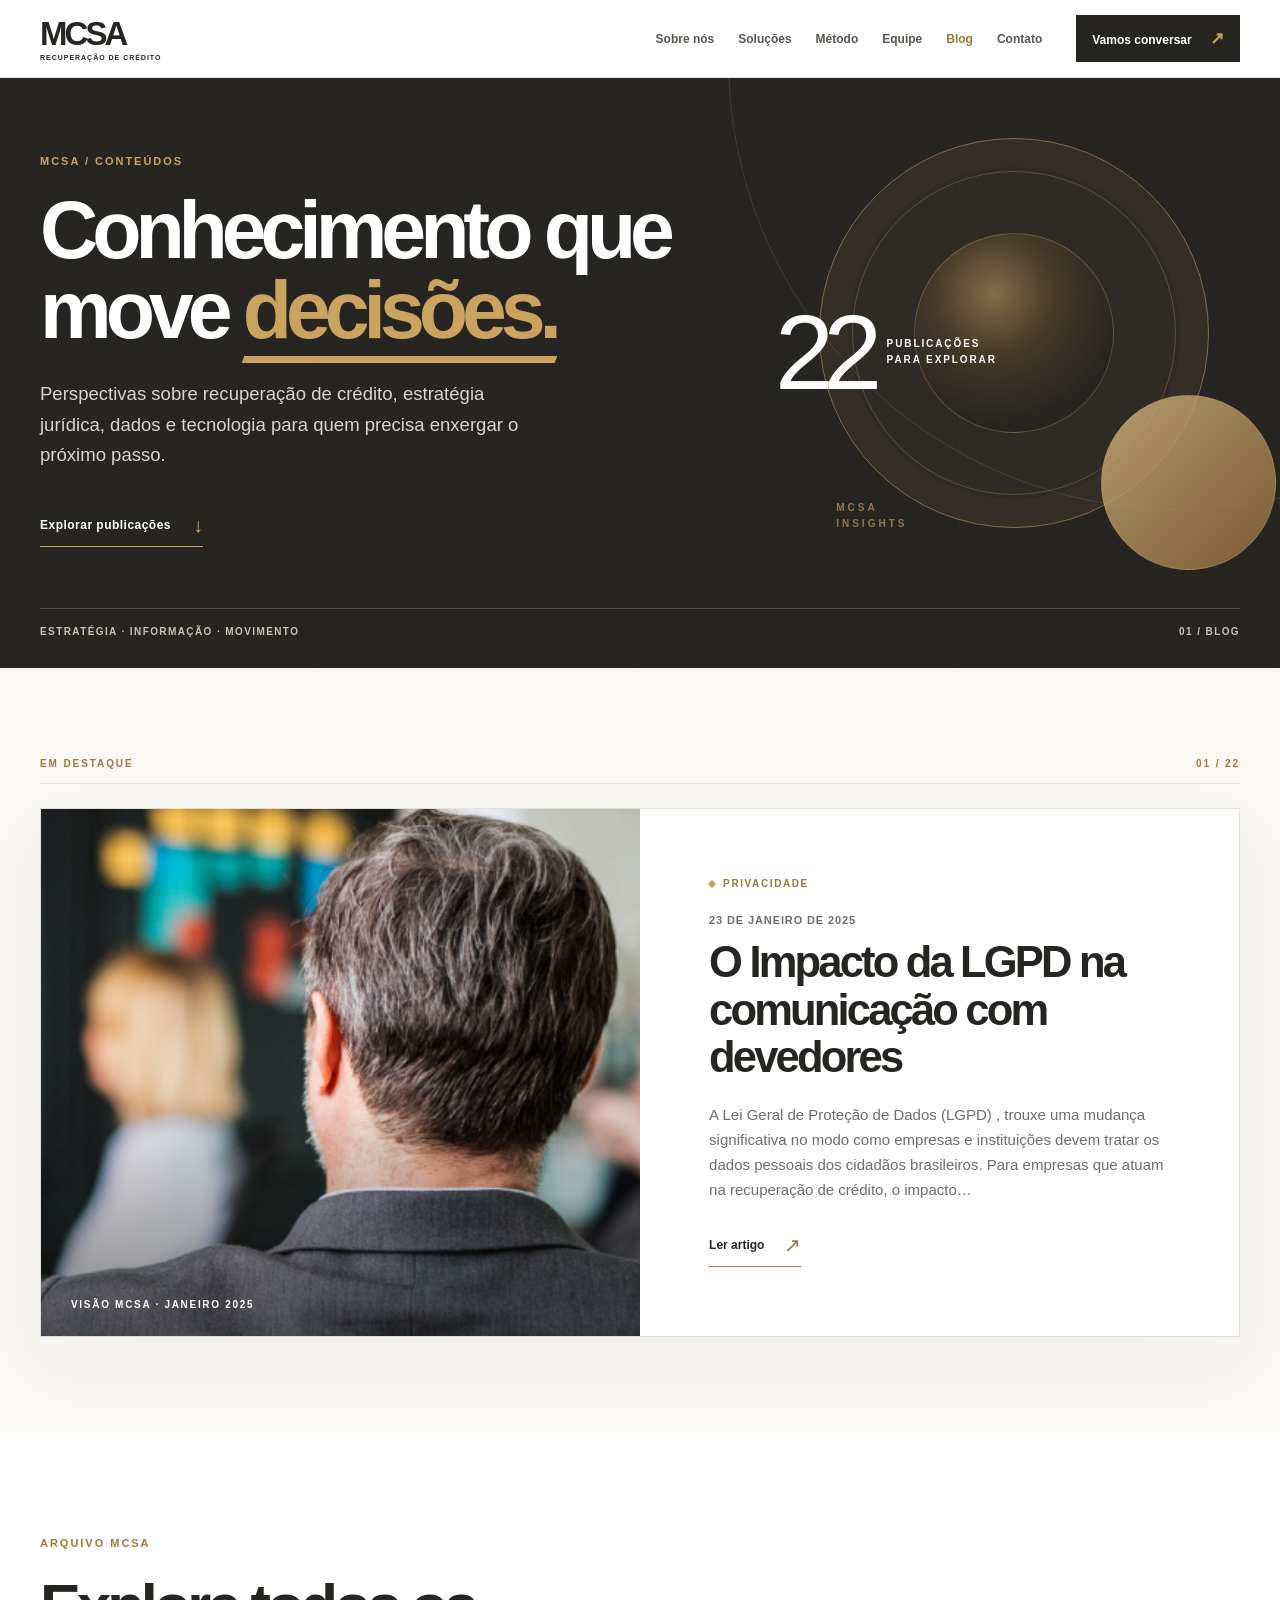
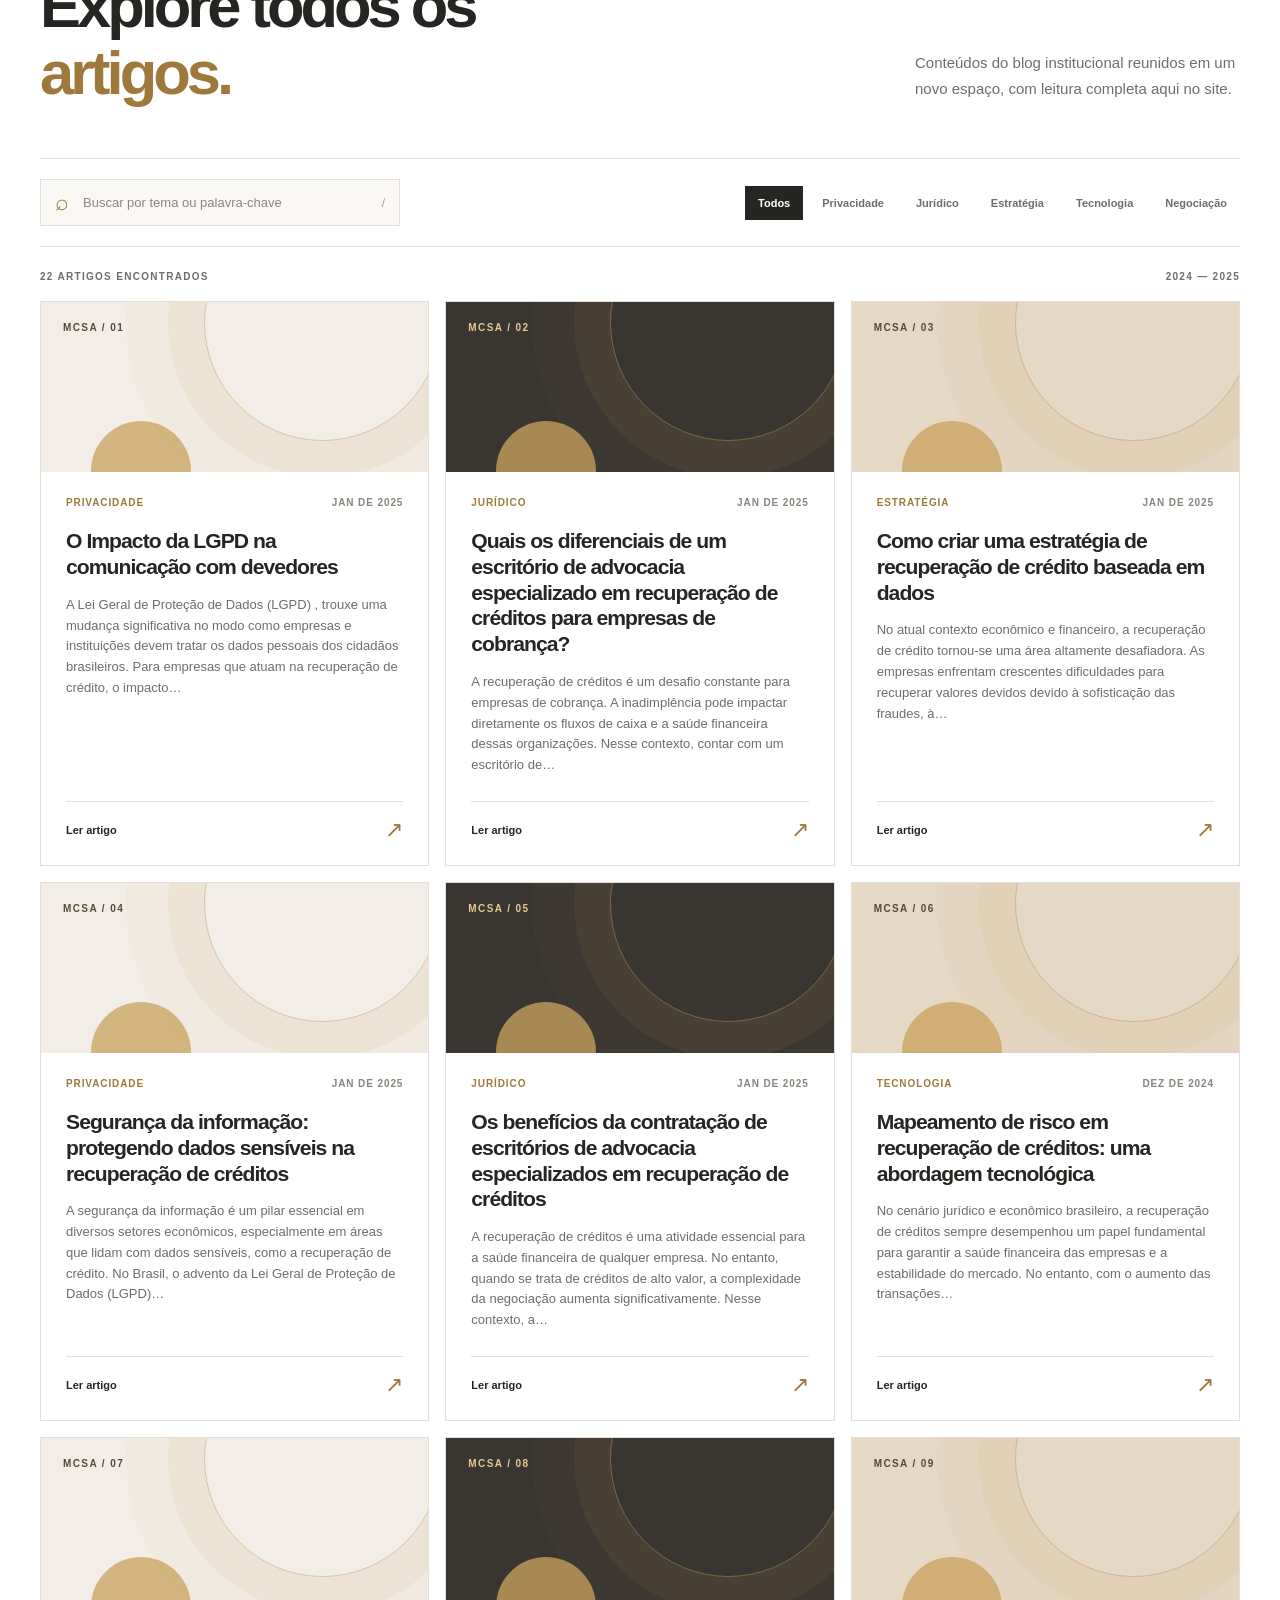
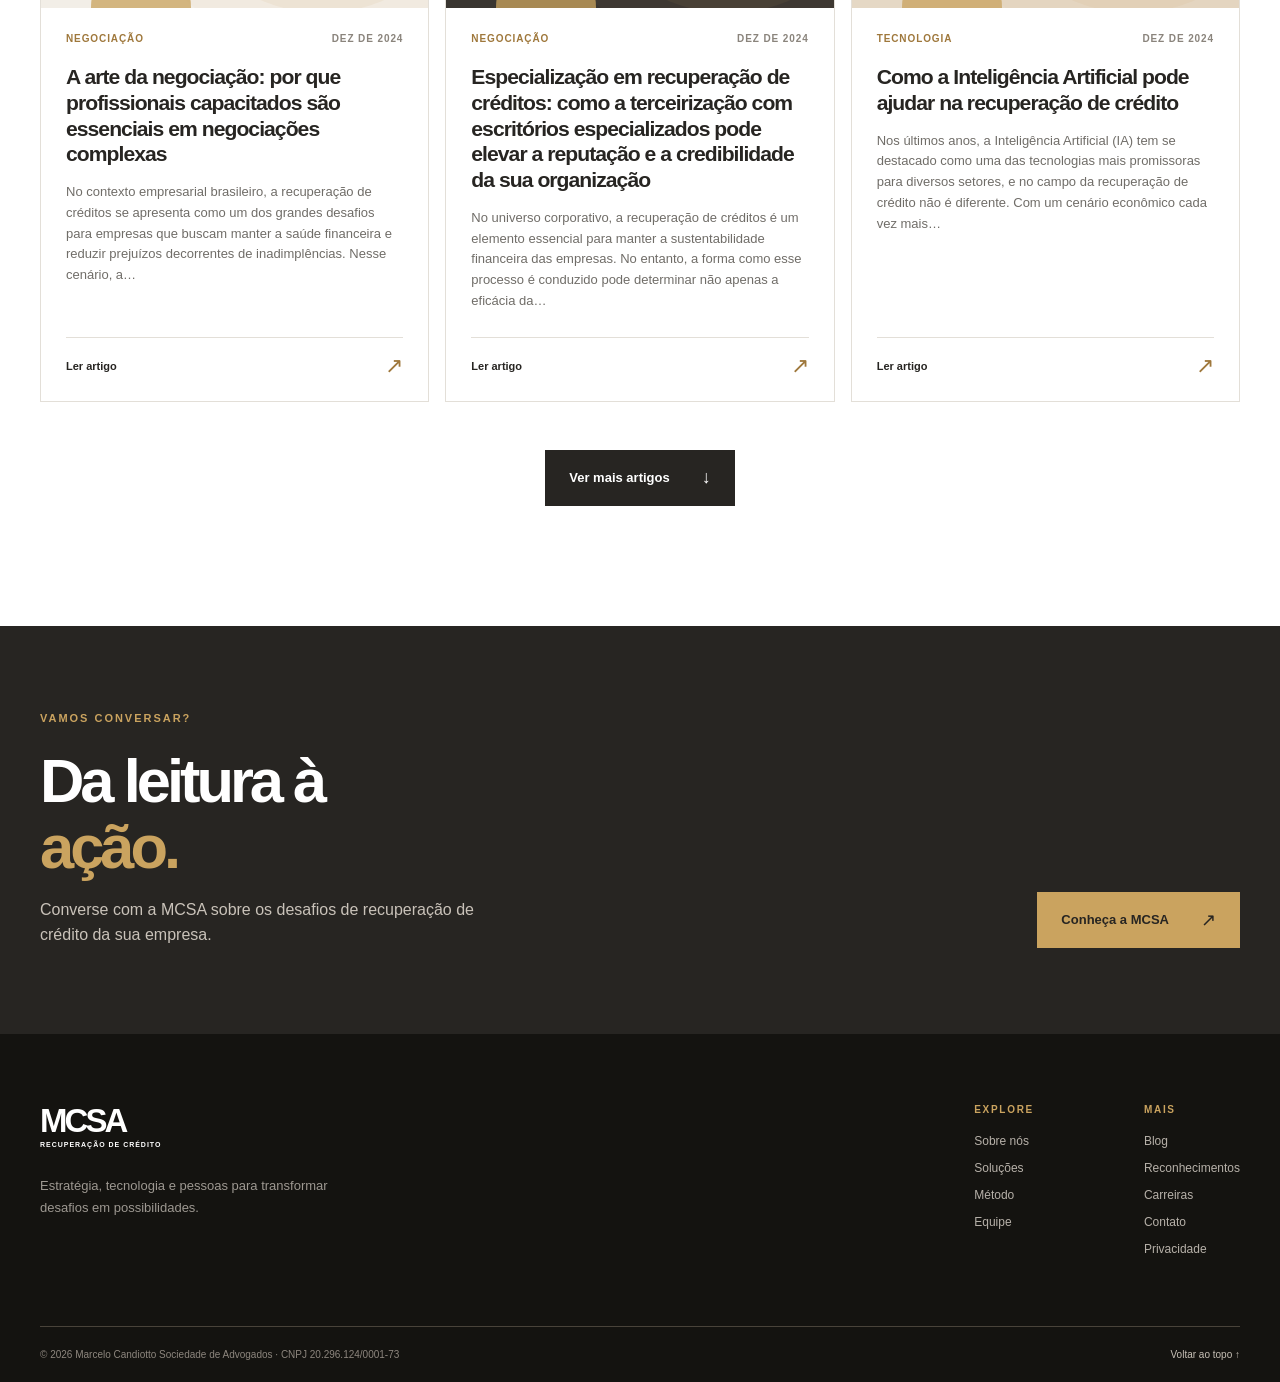
==== blog.html @ 1eda958b "Publish modern MCSA blog and article archive" ====
<!doctype html>
<html lang="pt-BR">
<head>
  <meta charset="utf-8">
  <meta name="viewport" content="width=device-width, initial-scale=1">
  <meta name="theme-color" content="#272522">
  <meta name="description" content="Artigos da MCSA sobre recuperação de crédito, estratégia jurídica, tecnologia, dados e negociação.">
  <title>Blog | MCSA Recuperação de Crédito</title>
  <link rel="icon" href="assets/logo.png" type="image/png">
  <link rel="stylesheet" href="styles.css">
  <link rel="stylesheet" href="motion.css">
  <link rel="stylesheet" href="blog.css">
  <script src="motion.js" defer></script>
  <script src="blog-data.js" defer></script>
  <script src="blog.js" defer></script>
</head>
<body class="blog-page">
  <a class="skip-link" href="#conteudo">Ir para o conteúdo</a>
  <header class="header" id="inicio">
    <div class="scroll-progress" aria-hidden="true"></div>
    <div class="container header-inner">
      <a class="brand" href="index.html" aria-label="MCSA, página inicial"><span>MCSA</span><small>RECUPERAÇÃO DE CRÉDITO</small></a>
      <button class="menu-button" type="button" aria-label="Abrir menu" aria-controls="menu" aria-expanded="false"><span></span><span></span><span></span></button>
      <nav class="nav" id="menu" aria-label="Navegação principal"><a href="index.html#sobre">Sobre nós</a><a href="index.html#solucoes">Soluções</a><a href="index.html#metodo">Método</a><a href="index.html#equipe">Equipe</a><a href="blog.html" aria-current="page">Blog</a><a href="index.html#contato">Contato</a></nav>
      <a class="header-action" href="index.html#contato">Vamos conversar <span aria-hidden="true">↗</span></a>
    </div>
  </header>

  <main id="conteudo">
    <div id="blog-list-view">
      <section class="blog-hero" aria-labelledby="blog-title">
        <div class="blog-hero-lines" aria-hidden="true"></div>
        <div class="container blog-hero-inner">
          <div class="blog-hero-copy reveal"><p class="kicker kicker-light">MCSA / CONTEÚDOS</p><h1 id="blog-title">Conhecimento que<br>move <em>decisões.</em></h1><p>Perspectivas sobre recuperação de crédito, estratégia jurídica, dados e tecnologia para quem precisa enxergar o próximo passo.</p><a class="blog-hero-down" href="#publicacoes">Explorar publicações <span aria-hidden="true">↓</span></a></div>
          <div class="blog-hero-art" aria-hidden="true"><div class="orb orb-one"></div><div class="orb orb-two"></div><div class="orb-label"><strong>22</strong><span>PUBLICAÇÕES<br>PARA EXPLORAR</span></div><div class="orbit-word">MCSA<br>INSIGHTS</div></div>
        </div>
        <div class="blog-hero-bottom container"><span>ESTRATÉGIA · INFORMAÇÃO · MOVIMENTO</span><span>01 / BLOG</span></div>
      </section>

      <section class="blog-featured section" aria-labelledby="featured-title"><div class="container"><div class="blog-section-label reveal"><span>EM DESTAQUE</span><span>01 / 22</span></div><a id="featured-link" class="featured-story reveal" href="#"><div class="featured-image"><img src="assets/meeting.png" alt="Equipe em reunião para discutir estratégias de recuperação de crédito" loading="lazy"><span class="featured-image-label">VISÃO MCSA · JANEIRO 2025</span></div><div class="featured-copy"><span class="post-category" id="featured-category"></span><p class="featured-date" id="featured-date"></p><h2 id="featured-title"></h2><p id="featured-excerpt"></p><span class="featured-action">Ler artigo <b aria-hidden="true">↗</b></span></div></a></div></section>

      <section class="blog-archive section" id="publicacoes" aria-labelledby="archive-title"><div class="container"><div class="blog-archive-heading reveal"><div><p class="kicker">ARQUIVO MCSA</p><h2 id="archive-title">Explore todos os<br><em>artigos.</em></h2></div><p>Conteúdos do blog institucional reunidos em um novo espaço, com leitura completa aqui no site.</p></div><div class="blog-toolbar reveal"><label class="search-box" for="blog-search"><span aria-hidden="true">⌕</span><input id="blog-search" type="search" placeholder="Buscar por tema ou palavra-chave" autocomplete="off"><kbd>/</kbd></label><div class="blog-filters" id="blog-filters" role="group" aria-label="Filtrar artigos por tema"></div></div><div class="results-line"><span id="results-count" role="status" aria-live="polite"></span><span>2024 — 2025</span></div><div class="blog-grid" id="blog-grid"></div><div class="archive-bottom"><button class="button button-dark" id="load-more" type="button">Ver mais artigos <span aria-hidden="true">↓</span></button></div><p class="empty-state" id="empty-state" hidden>Nenhum artigo encontrado. Experimente outro termo ou escolha “Todos”.</p></div></section>

      <section class="blog-end"><div class="container blog-end-inner reveal"><div><p class="kicker kicker-light">VAMOS CONVERSAR?</p><h2>Da leitura à<br><em>ação.</em></h2><p>Converse com a MCSA sobre os desafios de recuperação de crédito da sua empresa.</p></div><a class="button button-gold" href="index.html#contato">Conheça a MCSA <span aria-hidden="true">↗</span></a></div></section>
    </div>

    <div id="blog-article-view" hidden>
      <article class="reading-article"><header class="reading-hero"><div class="container"><a class="reading-back" href="blog.html">← Voltar ao blog</a><div class="reading-meta"><span id="reading-category"></span><span class="meta-dot" aria-hidden="true"></span><time id="reading-date"></time><span class="meta-dot" aria-hidden="true"></span><span id="reading-minutes"></span></div><h1 id="reading-title"></h1><p id="reading-intro"></p></div></header><div class="container reading-layout"><aside class="reading-aside"><span>ARTIGO MCSA</span><div class="reading-aside-line"></div><p>Informação para decisões mais claras.</p><button type="button" id="copy-link">Copiar link <b aria-hidden="true">↗</b></button></aside><div class="reading-body" id="reading-body"></div></div><div class="container reading-end"><div class="reading-end-line"></div><span>CONTINUE EXPLORANDO</span><h2>Outras perspectivas<br>para seguir <em>em frente.</em></h2><div class="related-grid" id="related-grid"></div><a href="blog.html" class="button button-dark">Todos os artigos <span aria-hidden="true">↗</span></a></div></article>
    </div>
  </main>

  <footer class="footer"><div class="container footer-grid"><div><a class="brand brand-footer" href="index.html" aria-label="MCSA, página inicial"><span>MCSA</span><small>RECUPERAÇÃO DE CRÉDITO</small></a><p>Estratégia, tecnologia e pessoas para transformar desafios em possibilidades.</p></div><div class="footer-nav"><div><b>EXPLORE</b><a href="index.html#sobre">Sobre nós</a><a href="index.html#solucoes">Soluções</a><a href="index.html#metodo">Método</a><a href="index.html#equipe">Equipe</a></div><div><b>MAIS</b><a href="blog.html">Blog</a><a href="index.html#reconhecimentos">Reconhecimentos</a><a href="index.html#carreiras">Carreiras</a><a href="index.html#contato">Contato</a><a href="index.html#privacidade">Privacidade</a></div></div></div><div class="container footer-bottom"><span>© <span id="year">2026</span> Marcelo Candiotto Sociedade de Advogados · CNPJ 20.296.124/0001-73</span><a href="#inicio">Voltar ao topo ↑</a></div></footer>
  <div class="toast" id="toast" role="status" aria-live="polite"></div>
</body>
</html>
---- styles.css ----
:root {
    --ink: #272522;
    --ink-2: #37332e;
    --muted: #706d68;
    --gold: #caa35f;
    --gold-dark: #9f783c;
    --paper: #faf8f5;
    --cream: #f0ece6;
    --line: #e3dfd8;
    --white: #fff;
    --container: 1200px
}

* {
    box-sizing: border-box
}

html {
    scroll-behavior: smooth;
    scroll-padding-top: 90px
}

body {
    margin: 0;
    color: var(--ink);
    background: var(--white);
    font-family: Arial, Helvetica, sans-serif;
    -webkit-font-smoothing: antialiased
}

a {
    color: inherit;
    text-decoration: none
}

button {
    font: inherit;
    cursor: pointer
}

img {
    max-width: 100%;
    display: block
}

h1,
h2,
h3,
p {
    margin-top: 0
}

h1,
h2,
h3 {
    letter-spacing: -.065em
}

h1,
h2 {
    font-family: Arial, Helvetica, sans-serif;
    font-weight: 700
}

h2 {
    font-size: clamp(40px, 4.8vw, 66px);
    line-height: 1.08
}

h2 em,
h1 em {
    font-style: normal;
    color: var(--gold-dark)
}

.container {
    width: min(var(--container), calc(100% - 64px));
    margin-inline: auto
}

.skip-link {
    position: absolute;
    left: 12px;
    top: -50px;
    background: #fff;
    padding: 12px;
    z-index: 100
}

.skip-link:focus {
    top: 10px
}

.section {
    padding: 115px 0
}

.kicker,
.eyebrow {
    font-size: 11px;
    font-weight: 800;
    letter-spacing: .18em;
    color: var(--gold-dark);
    margin: 0 0 24px
}

.kicker-light {
    color: var(--gold)
}

.lead {
    font-size: 19px !important;
    line-height: 1.65 !important;
    color: var(--ink) !important
}

.button {
    display: inline-flex;
    align-items: center;
    justify-content: space-between;
    gap: 32px;
    min-height: 56px;
    padding: 0 24px;
    font-size: 13px;
    font-weight: 800;
    transition: transform .25s, background .25s, box-shadow .25s
}

.button:hover {
    transform: translateY(-3px);
    box-shadow: 0 14px 30px #2725222b
}

.button span,
.text-action span,
.under-link span {
    font-size: 18px;
    font-weight: 400
}

.button-dark {
    background: var(--ink);
    color: #fff
}

.button-dark:hover {
    background: #44403a
}

.button-gold {
    background: var(--gold);
    color: var(--ink)
}

.button-gold:hover {
    background: #e0bd7c
}

.text-action {
    display: inline-flex;
    gap: 25px;
    align-items: center;
    border-bottom: 1px solid var(--gold-dark);
    padding-bottom: 9px;
    font-size: 13px;
    font-weight: 800
}

.text-action:hover {
    color: var(--gold-dark)
}

.reveal {
    opacity: 0;
    transform: translateY(24px);
    transition: opacity .7s ease, transform .7s ease
}

.reveal.visible {
    opacity: 1;
    transform: translateY(0)
}

.header {
    position: sticky;
    top: 0;
    z-index: 30;
    height: 78px;
    background: #fffffff0;
    backdrop-filter: blur(18px);
    border-bottom: 1px solid #e5e1db
}

.header-inner {
    height: 100%;
    display: flex;
    align-items: center;
    gap: 34px
}

.brand {
    display: flex;
    flex-direction: column;
    flex: none;
    line-height: 1;
    color: var(--ink)
}

.brand span {
    font-size: 33px;
    font-weight: 800;
    letter-spacing: -.09em
}

.brand small {
    font-size: 7px;
    letter-spacing: .14em;
    font-weight: 800;
    margin-top: 4px
}

.nav {
    display: flex;
    align-items: center;
    gap: 24px;
    margin-left: auto
}

.nav a {
    font-size: 12px;
    font-weight: 700;
    color: #595650;
    transition: color .2s
}

.nav a:hover,
.nav a:focus-visible {
    color: var(--gold-dark)
}

.header-action {
    padding: 13px 16px;
    background: var(--ink);
    color: #fff;
    font-size: 12px;
    font-weight: 800;
    white-space: nowrap
}

.header-action:hover {
    background: #4a4339
}

.header-action span {
    color: var(--gold);
    margin-left: 15px;
    font-size: 17px
}

.menu-button {
    display: none
}

.hero {
    background: var(--paper);
    overflow: hidden
}

.hero-grid {
    min-height: 620px;
    display: grid;
    grid-template-columns: 1.03fr .97fr;
    align-items: center;
    gap: 45px
}

.hero-copy {
    padding: 70px 0 55px;
    position: relative;
    z-index: 2
}

.eyebrow {
    display: flex;
    gap: 11px;
    align-items: center;
    margin-bottom: 28px
}

.eyebrow-dash {
    height: 2px;
    width: 24px;
    background: var(--gold)
}

h1 {
    font-size: clamp(54px, 5.4vw, 82px);
    line-height: 1.02;
    max-width: 720px;
    margin-bottom: 30px
}

h1 em {
    color: var(--ink);
    position: relative;
    white-space: nowrap
}

h1 em:after {
    content: "";
    position: absolute;
    left: 0;
    right: 0;
    bottom: -8px;
    height: 7px;
    background: var(--gold);
    transform: skew(-20deg);
    z-index: -1
}

.hero-description {
    font-size: 16px;
    line-height: 1.8;
    color: #68635d;
    max-width: 510px
}

.hero-actions {
    display: flex;
    align-items: center;
    gap: 29px;
    margin-top: 34px
}

.under-link {
    display: inline-flex;
    align-items: center;
    gap: 13px;
    border-bottom: 1px solid #a8a098;
    padding-bottom: 8px;
    font-size: 13px;
    font-weight: 800
}

.under-link:hover {
    color: var(--gold-dark)
}

.hero-markers {
    display: flex;
    gap: 34px;
    margin-top: 63px;
    border-top: 1px solid #ddd7cf;
    padding-top: 25px
}

.hero-markers div {
    display: flex;
    align-items: center;
    gap: 10px
}

.hero-markers strong {
    font-size: 28px;
    letter-spacing: -.07em
}

.hero-markers span {
    font-size: 10px;
    line-height: 1.35;
    color: #77716a;
    max-width: 76px
}

.hero-media {
    min-height: 550px;
    position: relative;
    display: flex;
    align-items: center;
    justify-content: center
}

.hero-media:before {
    content: "";
    position: absolute;
    width: 420px;
    height: 420px;
    background: #e7dfd2;
    border-radius: 50%;
    right: -55px;
    top: 40px
}

.hero-media:after {
    content: "";
    position: absolute;
    width: 175px;
    height: 175px;
    border: 1px solid #c9a86a;
    border-radius: 50%;
    left: 5px;
    bottom: 15px
}

.photo-frame {
    width: 505px;
    height: 405px;
    position: relative;
    background: #302e2b;
    z-index: 2;
    box-shadow: 24px 28px 0 #dbd0c0;
    overflow: hidden
}

.photo-frame img {
    width: 100%;
    height: 100%;
    object-fit: cover;
    object-position: 48% center;
    filter: saturate(.9);
    transition: transform .7s
}

.photo-frame:hover img {
    transform: scale(1.04)
}

.photo-stamp {
    position: absolute;
    bottom: 0;
    left: 0;
    background: #272522ed;
    color: #fff;
    padding: 17px 21px;
    display: flex;
    flex-direction: column;
    gap: 4px;
    min-width: 175px
}

.photo-stamp b {
    font-size: 10px;
    letter-spacing: .18em;
    color: var(--gold)
}

.photo-stamp span {
    font-size: 13px
}

.hero-graphic {
    position: absolute;
    left: 0;
    top: 48px;
    display: flex;
    align-items: end;
    gap: 9px;
    height: 90px;
    z-index: 3
}

.hero-graphic span {
    width: 9px;
    background: var(--gold);
    transform: skew(-20deg)
}

.hero-graphic span:nth-child(1) {
    height: 40px
}

.hero-graphic span:nth-child(2) {
    height: 70px
}

.hero-graphic span:nth-child(3) {
    height: 90px
}

.hero-side-note {
    position: absolute;
    right: -38px;
    bottom: 23px;
    transform: rotate(-90deg);
    font-size: 10px;
    letter-spacing: .2em;
    font-weight: 800;
    color: #a58f70
}

.hero-ticker {
    height: 52px;
    background: var(--ink);
    overflow: hidden;
    color: #fff;
    display: flex;
    align-items: center
}

.hero-ticker>div {
    white-space: nowrap;
    min-width: max-content;
    font-size: 10px;
    letter-spacing: .24em;
    font-weight: 800;
    animation: ticker 30s linear infinite
}

.hero-ticker span {
    color: var(--gold);
    font-size: 15px;
    margin: 0 25px
}

@keyframes ticker {
    to {
        transform: translateX(-50%)
    }
}

.intro {
    background: #fff
}

.intro-grid {
    display: grid;
    grid-template-columns: 1fr 1fr;
    gap: 100px;
    align-items: center
}

.intro-image {
    position: relative;
    min-height: 450px;
    background: #ece8e2;
    overflow: hidden
}

.intro-image img {
    width: 100%;
    height: 450px;
    object-fit: cover;
    object-position: 58% center
}

.image-label {
    position: absolute;
    bottom: 0;
    right: 0;
    background: var(--gold);
    padding: 18px 22px;
    font-size: 10px;
    font-weight: 800;
    letter-spacing: .16em
}

.intro-copy h2 {
    margin-bottom: 26px
}

.intro-copy p:not(.kicker) {
    font-size: 14px;
    line-height: 1.8;
    color: var(--muted)
}

.intro-copy .text-action {
    margin-top: 16px
}

.solutions {
    background: var(--cream)
}

.section-top {
    display: flex;
    align-items: end;
    justify-content: space-between;
    gap: 60px;
    margin-bottom: 42px
}

.section-top h2 {
    margin: 0
}

.section-top>p {
    font-size: 14px;
    line-height: 1.8;
    color: var(--muted);
    max-width: 330px;
    margin: 0 0 8px
}

.solutions-grid {
    display: grid;
    grid-template-columns: repeat(4, 1fr);
    gap: 14px
}

.solution-card {
    background: #fff;
    padding: 26px;
    min-height: 315px;
    border: 1px solid #e6e0d6;
    display: flex;
    flex-direction: column;
    transition: transform .25s, box-shadow .25s, border-color .25s
}

.solution-card:hover {
    transform: translateY(-8px);
    box-shadow: 0 22px 35px #27252214;
    border-color: var(--gold)
}

.solution-index {
    font-size: 10px;
    letter-spacing: .16em;
    color: var(--gold-dark);
    font-weight: 800
}

.solution-icon {
    font-size: 53px;
    line-height: 1;
    color: #c9a76a;
    margin-top: 38px
}

.solution-card h3 {
    font-size: 22px;
    line-height: 1.15;
    margin: 24px 0 12px
}

.solution-card p {
    font-size: 12px;
    line-height: 1.7;
    color: #77716b;
    margin: 0
}

.method {
    background: var(--ink);
    color: #fff;
    position: relative;
    overflow: hidden
}

.method:before {
    content: "";
    position: absolute;
    width: 700px;
    height: 700px;
    border: 1px solid #ffffff10;
    border-radius: 50%;
    left: -300px;
    top: -250px
}

.method-grid {
    display: grid;
    grid-template-columns: .9fr 1.1fr;
    gap: 110px;
    position: relative
}

.method-copy h2 {
    font-size: clamp(42px, 4.5vw, 62px)
}

.method-copy h2 em {
    color: var(--gold)
}

.method-copy>p:not(.kicker) {
    font-size: 14px;
    line-height: 1.8;
    color: #c5c0ba;
    max-width: 430px;
    margin-bottom: 29px
}

.method-list {
    border-top: 1px solid #6a6258
}

.method-list details {
    border-bottom: 1px solid #6a6258
}

.method-list summary {
    list-style: none;
    display: grid;
    grid-template-columns: 40px 1fr 30px;
    gap: 10px;
    align-items: center;
    padding: 25px 0;
    cursor: pointer
}

.method-list summary::-webkit-details-marker {
    display: none
}

.method-list summary span {
    color: var(--gold);
    font-size: 11px;
    font-weight: 800
}

.method-list summary strong {
    font-size: 17px;
    font-weight: 600;
    letter-spacing: -.03em
}

.method-list summary b {
    color: var(--gold);
    font-size: 23px;
    font-weight: 400;
    transition: transform .2s
}

.method-list details[open] summary b {
    transform: rotate(45deg)
}

.method-list details>p {
    margin: 0 30px 25px 50px;
    color: #bcb6ae;
    font-size: 13px;
    line-height: 1.7
}

.recognition {
    background: var(--paper)
}

.award-grid {
    display: grid;
    grid-template-columns: 1fr 1fr;
    gap: 24px
}

.award-card {
    margin: 0;
    background: #fff;
    border: 1px solid var(--line);
    padding: 12px;
    transition: transform .25s, box-shadow .25s
}

.award-card:hover {
    transform: translateY(-5px);
    box-shadow: 0 20px 40px #27252216
}

.award-card img {
    width: 100%;
    height: 350px;
    object-fit: contain;
    background: #201f1d
}

.award-card figcaption {
    display: flex;
    align-items: center;
    gap: 15px;
    padding: 21px 10px 11px
}

.award-card figcaption span {
    font-size: 10px;
    color: var(--gold-dark);
    font-weight: 800
}

.award-card figcaption strong {
    font-size: 15px
}

.award-card figcaption em {
    font-style: normal;
    color: var(--gold-dark);
    margin-left: auto;
    font-size: 12px;
    font-weight: 800
}

.team {
    background: #fff
}

.team-grid {
    display: grid;
    grid-template-columns: repeat(4, 1fr);
    gap: 16px
}

.person {
    background: var(--paper);
    overflow: hidden;
    transition: transform .25s
}

.person:hover {
    transform: translateY(-7px)
}

.person img {
    width: 100%;
    aspect-ratio: 1/1.05;
    object-fit: cover;
    filter: grayscale(1);
    transition: filter .35s, transform .35s
}

.person:hover img {
    filter: grayscale(.25);
    transform: scale(1.025)
}

.person>div {
    padding: 22px 20px 25px
}

.person span {
    font-size: 10px;
    color: var(--gold-dark);
    font-weight: 800;
    letter-spacing: .15em
}

.person h3 {
    font-size: 19px;
    margin: 9px 0 0
}

.insights {
    background: var(--cream)
}

.filter-bar {
    display: flex;
    gap: 8px;
    margin-bottom: 25px;
    flex-wrap: wrap
}

.filter {
    background: transparent;
    border: 1px solid #c9c0b3;
    padding: 10px 18px;
    font-size: 12px;
    font-weight: 800;
    color: #645f58;
    transition: background .2s, color .2s
}

.filter:hover,
.filter.active {
    background: var(--ink);
    color: #fff;
    border-color: var(--ink)
}

.article-grid {
    display: grid;
    grid-template-columns: repeat(3, 1fr);
    gap: 15px
}

.article-card {
    display: flex;
    flex-direction: column;
    align-items: flex-start;
    text-align: left;
    border: 1px solid #e4ddd2;
    background: #fff;
    padding: 26px;
    min-height: 250px;
    transition: transform .25s, box-shadow .25s
}

.article-card:hover {
    transform: translateY(-6px);
    box-shadow: 0 17px 30px #27252215
}

.article-card>span {
    color: var(--gold-dark);
    font-size: 10px;
    letter-spacing: .16em;
    font-weight: 800
}

.article-card h3 {
    font-size: 21px;
    line-height: 1.27;
    margin: 35px 0 20px
}

.article-card b {
    font-size: 23px;
    color: var(--gold-dark);
    margin-top: auto;
    font-weight: 400
}

.blog-cta-wrap {
    display: flex;
    align-items: center;
    justify-content: space-between;
    gap: 24px;
    margin-top: 30px;
    padding-top: 25px;
    border-top: 1px solid #d4cabd
}

.blog-cta-wrap>span {
    color: var(--gold-dark);
    font-size: 10px;
    font-weight: 800;
    letter-spacing: .18em
}

.blog-cta {
    position: relative;
    overflow: hidden;
    isolation: isolate;
    border: 1px solid var(--ink);
    box-shadow: 0 0 0 0 #caa35f55;
    animation: blog-cta-pulse 2.8s ease-in-out infinite
}

.blog-cta::before {
    content: "";
    position: absolute;
    z-index: -1;
    inset: 0;
    background: linear-gradient(110deg, transparent 10%, #caa35f4d 45%, transparent 70%);
    transform: translateX(-120%);
    animation: blog-cta-sheen 3.6s ease-in-out infinite
}

.blog-cta:hover {
    animation-play-state: paused
}

@keyframes blog-cta-pulse {
    50% { box-shadow: 0 0 0 8px #caa35f00 }
}

@keyframes blog-cta-sheen {
    45%, 100% { transform: translateX(150%) }
}

@media (max-width: 560px) {
    .blog-cta-wrap { align-items: stretch; flex-direction: column }
    .blog-cta { justify-content: space-between }
}

@media (prefers-reduced-motion: reduce) {
    .blog-cta, .blog-cta::before { animation: none }
}

.careers {
    background: #f9f5ed;
    padding: 70px 0;
    border-top: 1px solid #e3d4ba;
    border-bottom: 1px solid #e3d4ba
}

.careers-inner {
    display: flex;
    align-items: center;
    justify-content: space-between;
    gap: 50px
}

.careers h2 {
    font-size: clamp(34px, 3.4vw, 49px);
    margin-bottom: 18px
}

.careers p:not(.kicker) {
    font-size: 13px;
    line-height: 1.7;
    color: var(--muted);
    max-width: 600px;
    margin: 0
}

.careers-contact {
    padding: 28px 30px;
    background: #fff;
    border-left: 3px solid var(--gold);
    min-width: 325px
}

.careers-contact span {
    font-size: 10px;
    color: var(--gold-dark);
    font-weight: 800;
    letter-spacing: .15em
}

.careers-contact strong {
    display: block;
    font-size: 15px;
    margin: 13px 0;
    overflow-wrap: anywhere
}

.copy-button {
    background: none;
    border: 0;
    border-bottom: 1px solid var(--gold-dark);
    padding: 0 0 6px;
    color: var(--ink);
    font-weight: 800;
    font-size: 12px
}

.copy-button:hover {
    color: var(--gold-dark)
}

.contact {
    background: #201f1d;
    color: #fff
}

.contact-grid {
    display: grid;
    grid-template-columns: 1fr .85fr;
    gap: 110px
}

.contact h2 {
    margin-bottom: 25px
}

.contact h2 em {
    color: var(--gold)
}

.contact-copy>p:not(.kicker) {
    font-size: 14px;
    line-height: 1.85;
    color: #bdb7b0;
    max-width: 470px
}

.contact-copy .button {
    margin-top: 20px
}

.copy-phone {
    color: #fff;
    margin-left: 20px;
    border-color: #bba47b
}

.contact-locations {
    display: grid;
    gap: 12px
}

.contact-card {
    border: 1px solid #5a554e;
    padding: 24px 28px
}

.contact-card span {
    color: var(--gold);
    font-size: 10px;
    font-weight: 800;
    letter-spacing: .17em
}

.contact-card h3 {
    font-size: 21px;
    margin: 14px 0 8px
}

.contact-card p {
    color: #bbb5ae;
    font-size: 13px;
    line-height: 1.7;
    margin: 0
}

.contact-note {
    background: #2b2926
}

.contact-note p {
    margin-top: 12px
}

.privacy {
    background: #ece7de
}

.privacy-inner {
    padding: 22px 0
}

.privacy details {
    font-size: 12px
}

.privacy summary {
    cursor: pointer;
    list-style: none;
    font-weight: 800;
    display: flex;
    justify-content: space-between
}

.privacy summary::-webkit-details-marker {
    display: none
}

.privacy summary span {
    font-size: 18px
}

.privacy details[open] summary span {
    transform: rotate(45deg)
}

.privacy p {
    max-width: 800px;
    line-height: 1.7;
    color: #666059;
    margin: 15px 0 0
}

.privacy a {
    text-decoration: underline
}

.footer {
    background: #141310;
    color: #fff;
    padding-top: 70px
}

.footer-grid {
    display: flex;
    justify-content: space-between;
    gap: 70px;
    padding-bottom: 70px
}

.brand-footer {
    color: #fff
}

.footer-grid>div:first-child p {
    color: #9d9891;
    font-size: 13px;
    line-height: 1.7;
    max-width: 290px;
    margin: 27px 0 0
}

.footer-nav {
    display: flex;
    gap: 110px
}

.footer-nav>div {
    display: flex;
    flex-direction: column;
    gap: 13px
}

.footer-nav b {
    font-size: 10px;
    letter-spacing: .17em;
    color: var(--gold);
    margin-bottom: 6px
}

.footer-nav a {
    font-size: 12px;
    color: #b7b1a9
}

.footer-nav a:hover {
    color: var(--gold)
}

.footer-bottom {
    border-top: 1px solid #49433a;
    padding: 22px 0;
    display: flex;
    justify-content: space-between;
    gap: 20px;
    color: #8d867e;
    font-size: 10px
}

.footer-bottom a {
    color: #c8c1b7
}

.article-dialog {
    border: 0;
    padding: 0;
    width: min(700px, calc(100% - 32px));
    max-height: 86vh;
    box-shadow: 0 35px 100px #0006
}

.article-dialog::backdrop {
    background: #171513b9;
    backdrop-filter: blur(4px)
}

.dialog-close {
    position: sticky;
    top: 0;
    float: right;
    z-index: 3;
    margin: 16px 16px 0 0;
    width: 38px;
    height: 38px;
    background: var(--ink);
    color: #fff;
    border: 0;
    font-size: 25px
}

.dialog-content {
    padding: 58px 55px
}

.dialog-content>span {
    font-size: 10px;
    color: var(--gold-dark);
    letter-spacing: .16em;
    font-weight: 800
}

.dialog-content h2 {
    font-size: clamp(32px, 4vw, 48px);
    margin: 20px 0
}

.dialog-content>p {
    font-size: 17px;
    line-height: 1.65;
    color: #55514b
}

.dialog-content>div p {
    font-size: 14px;
    line-height: 1.8;
    color: #6d6861
}

.dialog-contact {
    margin-top: 20px
}

.toast {
    position: fixed;
    bottom: 22px;
    right: 22px;
    z-index: 60;
    background: var(--ink);
    color: #fff;
    padding: 14px 20px;
    font-size: 12px;
    font-weight: 700;
    opacity: 0;
    transform: translateY(15px);
    transition: opacity .2s, transform .2s;
    pointer-events: none
}

.toast.show {
    opacity: 1;
    transform: translateY(0)
}

@media(max-width:1100px) {
    .header-inner {
        gap: 18px
    }

    .nav {
        gap: 14px
    }

    .nav a {
        font-size: 11px
    }

    .hero-grid {
        gap: 20px
    }

    .hero-markers {
        gap: 18px
    }

    .intro-grid,
    .method-grid,
    .contact-grid {
        gap: 60px
    }

    .photo-frame {
        width: 100%;
        height: 360px
    }

    .solutions-grid {
        grid-template-columns: repeat(2, 1fr)
    }
}

@media(max-width:800px) {
    .container {
        width: min(100% - 40px, 640px)
    }

    .header {
        height: 70px
    }

    .header-inner {
        position: relative
    }

    .brand span {
        font-size: 29px
    }

    .menu-button {
        display: flex;
        flex-direction: column;
        gap: 5px;
        background: none;
        border: 0;
        padding: 10px;
        margin-left: auto
    }

    .menu-button span {
        width: 22px;
        height: 2px;
        background: var(--ink)
    }

    .nav {
        display: none;
        position: absolute;
        top: 70px;
        left: -20px;
        right: -20px;
        background: #fff;
        padding: 15px 20px 22px;
        box-shadow: 0 20px 30px #0002;
        flex-direction: column;
        align-items: stretch;
        gap: 0
    }

    .nav.open {
        display: flex
    }

    .nav a {
        padding: 12px 0;
        border-bottom: 1px solid var(--line);
        font-size: 13px
    }

    .header-action {
        display: none
    }

    .hero-grid,
    .intro-grid,
    .method-grid,
    .contact-grid {
        grid-template-columns: 1fr;
        gap: 15px
    }

    .hero-grid {
        padding-top: 25px
    }

    .hero-copy {
        padding: 48px 0 0
    }

    .hero-media {
        min-height: 390px
    }

    .photo-frame {
        width: min(95%, 505px);
        height: 330px
    }

    .hero-media:before {
        right: 10px;
        top: 10px
    }

    .hero-media:after {
        left: 20px;
        bottom: 0
    }

    .hero-side-note {
        display: none
    }

    .section {
        padding: 78px 0
    }

    .intro-image {
        min-height: auto
    }

    .intro-image img {
        height: 350px
    }

    .intro-copy {
        padding-top: 32px
    }

    .section-top {
        display: block
    }

    .section-top>p {
        max-width: 620px;
        margin-top: 20px
    }

    .award-grid,
    .article-grid {
        grid-template-columns: 1fr 1fr
    }

    .team-grid {
        grid-template-columns: 1fr 1fr
    }

    .careers-inner {
        display: block
    }

    .careers-contact {
        margin-top: 30px;
        min-width: 0;
        max-width: 430px
    }

    .contact-locations {
        margin-top: 42px
    }

    .footer-grid {
        display: block
    }

    .footer-nav {
        margin-top: 40px;
        gap: 90px
    }

    .footer-bottom {
        line-height: 1.5
    }
}

@media(max-width:540px) {
    .container {
        width: calc(100% - 34px)
    }

    h1 {
        font-size: 47px;
        line-height: 1.04
    }

    h1 em {
        white-space: normal
    }

    .hero-actions {
        align-items: flex-start;
        flex-direction: column;
        gap: 20px
    }

    .hero-markers {
        gap: 10px;
        margin-top: 44px
    }

    .hero-markers div {
        display: block;
        flex: 1
    }

    .hero-markers strong {
        display: block;
        font-size: 25px
    }

    .hero-markers span {
        display: block;
        font-size: 9px;
        max-width: none
    }

    .hero-media {
        min-height: 290px
    }

    .hero-media:before {
        width: 260px;
        height: 260px
    }

    .photo-frame {
        height: 250px;
        box-shadow: 12px 14px 0 #dbd0c0
    }

    .hero-graphic {
        left: -2px;
        top: 12px;
        transform: scale(.7)
    }

    .section h2 {
        font-size: 40px
    }

    .solutions-grid,
    .award-grid,
    .team-grid,
    .article-grid {
        grid-template-columns: 1fr
    }

    .solution-card {
        min-height: 250px
    }

    .solution-icon {
        margin-top: 20px
    }

    .award-card img {
        height: 320px
    }

    .person img {
        aspect-ratio: 1.4/1
    }

    .careers h2 {
        font-size: 37px
    }

    .contact h2 {
        font-size: 43px
    }

    .copy-phone {
        display: block;
        margin: 18px 0 0
    }

    .footer-nav {
        gap: 45px
    }

    .footer-bottom {
        display: block
    }

    .footer-bottom a {
        display: block;
        margin-top: 15px
    }

    .dialog-content {
        padding: 52px 25px 30px
    }

    .dialog-content h2 {
        font-size: 33px
    }
}

@media(prefers-reduced-motion:reduce) {
    html {
        scroll-behavior: auto
    }

    .reveal {
        opacity: 1;
        transform: none;
        transition: none
    }

    .hero-ticker>div {
        animation: none
    }

    .button,
    .article-card,
    .person,
    .solution-card,
    .award-card {
        transition: none
    }
}
---- motion.css ----
:root {
    --motion-ease: cubic-bezier(.22, .61, .36, 1);
    --motion-spring: cubic-bezier(.34, 1.4, .64, 1)
}

.hero-copy {
    min-width: 0
}

.hero-copy h1 {
    font-size: clamp(46px, 4.5vw, 64px);
    max-width: 100%;
    padding-bottom: 9px;
    border-bottom: 6px solid var(--gold)
}

.hero-copy h1 em {
    white-space: normal
}

.hero-copy h1 em:after {
    display: none
}

@media(min-width:801px) {
    .hero-grid {
        grid-template-columns: minmax(0, 1.15fr) minmax(0, .85fr)
    }

    .hero-media {
        min-width: 0
    }

    .photo-frame {
        width: 100%;
        max-width: 505px
    }
}

.scroll-progress {
    position: absolute;
    left: 0;
    bottom: -1px;
    width: 100%;
    height: 2px;
    background: var(--gold);
    transform: scaleX(0);
    transform-origin: left;
    pointer-events: none;
    z-index: 4
}

.nav a {
    position: relative
}

.nav a:after {
    content: "";
    position: absolute;
    left: 0;
    right: 100%;
    bottom: -9px;
    height: 2px;
    background: var(--gold);
    transition: right .45s var(--motion-ease)
}

.nav a:hover:after,
.nav a.is-current:after {
    right: 0
}

.hero-line {
    display: block
}

.hero-word {
    display: inline-block;
    will-change: transform, opacity
}

.js .hero-ready .hero-word {
    animation: heroWord .9s var(--motion-ease) both;
    animation-delay: calc(.12s + var(--i)*.095s)
}

@keyframes heroWord {
    from {
        opacity: 0;
        transform: translateY(.5em);
        filter: blur(9px)
    }

    to {
        opacity: 1;
        transform: translateY(0);
        filter: blur(0)
    }
}

.js .hero-ready .eyebrow {
    animation: softRise .75s var(--motion-ease) both
}

.js .hero-ready .hero-description {
    animation: softRise .8s .6s var(--motion-ease) both
}

.js .hero-ready .hero-actions {
    animation: softRise .8s .7s var(--motion-ease) both
}

.js .hero-ready .hero-markers {
    animation: softRise .8s .8s var(--motion-ease) both
}

@keyframes softRise {
    from {
        opacity: 0;
        transform: translateY(18px)
    }

    to {
        opacity: 1;
        transform: translateY(0)
    }
}

.hero-media:before {
    animation: ambientFloat 8s ease-in-out infinite alternate
}

.hero-media:after {
    animation: ambientFloat 10s ease-in-out -3s infinite alternate-reverse
}

@keyframes ambientFloat {
    to {
        translate: 0 -18px;
        scale: 1.04
    }
}

.photo-frame img {
    object-position: 50% 38%
}

.js .hero-ready .photo-frame {
    animation: frameIn 1s .3s var(--motion-ease) both
}

.js .hero-ready .photo-frame img {
    animation: imageIn 1.3s .3s var(--motion-ease) both
}

@keyframes frameIn {
    from {
        opacity: 0;
        clip-path: inset(0 0 100% 0);
        transform: translateY(30px)
    }

    to {
        opacity: 1;
        clip-path: inset(0);
        transform: translateY(0)
    }
}

@keyframes imageIn {
    from {
        transform: scale(1.12);
        filter: saturate(.65) blur(5px)
    }

    to {
        transform: scale(1);
        filter: saturate(.9) blur(0)
    }
}

.photo-scan {
    position: absolute;
    top: 0;
    bottom: 0;
    left: 0;
    width: 3px;
    background: linear-gradient(180deg, transparent, var(--gold), transparent);
    box-shadow: 0 0 22px 7px #caa35f77;
    opacity: 0;
    pointer-events: none;
    z-index: 3
}

.js .hero-ready .photo-scan {
    animation: scanAcross 1.1s .8s ease-in-out both
}

@keyframes scanAcross {
    10% {
        opacity: .9
    }

    80% {
        opacity: .7
    }

    100% {
        left: 100%;
        opacity: 0
    }
}

.photo-disclaimer,
.intro-disclaimer {
    position: absolute;
    right: 10px;
    bottom: 10px;
    z-index: 4;
    color: #fff;
    background: #272522a8;
    padding: 4px 6px;
    font-size: 9px;
    letter-spacing: .03em
}

.intro-disclaimer {
    right: 10px;
    top: 10px;
    bottom: auto
}

.hero-graphic span {
    transform-origin: bottom;
    animation: barGrow .8s var(--motion-spring) both
}

.hero-graphic span:nth-child(2) {
    animation-delay: .11s
}

.hero-graphic span:nth-child(3) {
    animation-delay: .22s
}

@keyframes barGrow {
    from {
        scale: 1 0;
        opacity: 0
    }

    to {
        scale: 1 1;
        opacity: 1
    }
}

.js .reveal:not(.visible) {
    opacity: 0;
    transform: translateY(35px)
}

.reveal {
    transition: opacity .85s var(--motion-ease), transform .85s var(--motion-ease)
}

.intro-copy.reveal {
    transition-delay: .12s
}

.solution-card:nth-child(2),
.award-card:nth-child(2),
.person:nth-child(2) {
    transition-delay: .08s
}

.solution-card:nth-child(3),
.award-card:nth-child(3),
.person:nth-child(3) {
    transition-delay: .16s
}

.solution-card:nth-child(4),
.person:nth-child(4) {
    transition-delay: .24s
}

.solution-card,
.award-card,
.article-card,
.person {
    transition: transform .45s var(--motion-ease), box-shadow .45s var(--motion-ease), opacity .85s var(--motion-ease)
}

.solution-card:hover,
.award-card:hover,
.article-card:hover,
.person:hover {
    box-shadow: 0 22px 50px #2725221c
}

.button,
.header-action {
    transition: transform .35s var(--motion-spring), translate .35s var(--motion-spring), background .25s, box-shadow .25s
}

.button span,
.text-action span,
.under-link span,
.header-action span {
    display: inline-block;
    transition: transform .35s var(--motion-spring)
}

.button:hover span,
.text-action:hover span,
.under-link:hover span,
.header-action:hover span {
    transform: translate(3px, -3px)
}

.intro-image {
    overflow: hidden
}

.intro-image img {
    transition: transform 1s var(--motion-ease)
}

.intro-image:hover img {
    transform: scale(1.035)
}

.hero-ticker>div {
    animation-duration: 55s
}

.hero-ticker:hover>div {
    animation-play-state: paused
}

@media(min-width:801px) and (max-width:1100px) {
    .hero-copy h1 {
        font-size: clamp(40px, 4.4vw, 50px)
    }
}

@media(max-width:800px) {
    .nav a:after {
        display: none
    }

    .hero-media:before,
    .hero-media:after {
        animation: none
    }

    .photo-disclaimer {
        font-size: 8px
    }

    .hero-graphic {
        z-index: 3
    }
}

@media(max-width:540px) {
    .hero-copy h1 {
        font-size: 47px
    }

    .hero-word {
        white-space: nowrap
    }

    .hero-line em {
        white-space: normal
    }

    .photo-frame img {
        object-position: 50% 32%
    }

    .intro-image img {
        object-position: center 36%
    }
}

@media(prefers-reduced-motion:reduce) {
    .scroll-progress {
        display: none
    }

    .js .hero-ready .hero-word,
    .js .hero-ready .eyebrow,
    .js .hero-ready .hero-description,
    .js .hero-ready .hero-actions,
    .js .hero-ready .hero-markers,
    .js .hero-ready .photo-frame,
    .js .hero-ready .photo-frame img,
    .js .hero-ready .photo-scan,
    .hero-graphic span,
    .hero-media:before,
    .hero-media:after {
        animation: none !important
    }

    .js .reveal:not(.visible) {
        opacity: 1;
        transform: none
    }

    .reveal,
    .solution-card,
    .award-card,
    .article-card,
    .person,
    .button,
    .header-action,
    .intro-image img {
        transition: none !important
    }
}
---- blog.css ----
.blog-page { background: var(--paper); }
.blog-page [hidden] { display: none !important; }
.blog-page .nav a[aria-current="page"] { color: var(--gold-dark); }
.blog-page .nav a[aria-current="page"]::after { transform: scaleX(1); }

.blog-hero { position: relative; overflow: hidden; min-height: 590px; background: var(--ink); color: #fff; }
.blog-hero::before { content: ""; position: absolute; width: 900px; height: 900px; right: -350px; top: -470px; border: 1px solid #ffffff1b; border-radius: 50%; }
.blog-hero-lines { position: absolute; inset: 0; opacity: .3; background: repeating-linear-gradient(90deg, transparent 0, transparent calc(25% - 1px), #ffffff18 25%); pointer-events: none; }
.blog-hero-inner { min-height: 530px; display: grid; grid-template-columns: 1fr .8fr; align-items: center; gap: 50px; position: relative; }
.blog-hero-copy { position: relative; z-index: 2; padding: 76px 0 60px; }
.blog-hero h1 { font-size: clamp(60px, 6.3vw, 100px); line-height: .99; letter-spacing: -.075em; max-width: 780px; margin: 0 0 28px; }
.blog-hero h1 em { color: var(--gold); }
.blog-hero-copy>p:not(.kicker) { max-width: 510px; font-size: clamp(16px, 1.45vw, 19px); line-height: 1.65; color: #d8d4cf; }
.blog-hero-down { display: inline-flex; gap: 22px; align-items: center; margin-top: 24px; padding-bottom: 9px; border-bottom: 1px solid var(--gold); font-size: 12px; font-weight: 800; letter-spacing: .04em; }
.blog-hero-down span { color: var(--gold); font-size: 20px; transition: transform .3s; }
.blog-hero-down:hover span { transform: translateY(6px); }
.blog-hero-art { position: relative; height: 470px; min-width: 0; }
.orb { position: absolute; border-radius: 50%; border: 1px solid #d1ad6d88; }
.orb-one { width: 390px; height: 390px; top: 30px; right: 6%; box-shadow: inset 0 0 0 28px #caa35f09, inset 0 0 0 95px #caa35f0b; animation: orbit-breathe 8s ease-in-out infinite; }
.orb-one::before,.orb-one::after { content: ""; position: absolute; border-radius: 50%; border: 1px solid #caa35f50; inset: 32px; }
.orb-one::after { inset: 94px; background: radial-gradient(circle at 40% 30%, #d2ae6b88, #8f68374a 34%, #272522 72%); }
.orb-two { width: 175px; height: 175px; right: -7%; bottom: 8px; background: linear-gradient(135deg, #d4b47e, #8c6739); opacity: .82; animation: orb-float 7s ease-in-out infinite alternate; }
.orb-label { position: absolute; z-index: 2; left: 9%; top: 52%; display: flex; align-items: center; gap: 15px; transform: translateY(-50%); color: #fff; }
.orb-label strong { font-size: 106px; line-height: 1; letter-spacing: -.1em; font-weight: 500; }
.orb-label span { font-size: 10px; letter-spacing: .19em; line-height: 1.6; font-weight: 800; }
.orbit-word { position: absolute; bottom: 46px; left: 21%; color: #caa35fa8; font-size: 10px; font-weight: 800; letter-spacing: .3em; line-height: 1.6; }
.blog-hero-bottom { display: flex; justify-content: space-between; padding: 17px 0; border-top: 1px solid #ffffff30; font-size: 10px; font-weight: 800; letter-spacing: .14em; color: #c9c2b7; }
@keyframes orbit-breathe { 50% { transform: scale(1.05) rotate(7deg); } }
@keyframes orb-float { to { transform: translate(-25px, -30px); } }

.blog-featured { padding-top: 90px; padding-bottom: 95px; background: var(--paper); }
.blog-section-label { display: flex; justify-content: space-between; border-bottom: 1px solid var(--line); padding-bottom: 14px; margin-bottom: 24px; font-size: 10px; font-weight: 800; letter-spacing: .19em; color: var(--gold-dark); }
.featured-story { display: grid; grid-template-columns: 1fr 1fr; background: #fff; border: 1px solid var(--line); overflow: hidden; min-height: 460px; box-shadow: 0 24px 65px #2725220b; transition: box-shadow .5s, transform .5s; }
.featured-story:hover { transform: translateY(-6px); box-shadow: 0 35px 72px #2725221c; }
.featured-image { position: relative; overflow: hidden; min-height: 460px; background: #b9aa92; }
.featured-image::after { content: ""; position: absolute; inset: 0; background: linear-gradient(0deg, #16141183, transparent 45%); }
.featured-image img { width: 100%; height: 100%; object-fit: cover; transition: transform 1s cubic-bezier(.2,.7,.2,1); }
.featured-story:hover img { transform: scale(1.05); }
.featured-image-label { position: absolute; z-index: 2; left: 30px; bottom: 26px; font-size: 10px; font-weight: 800; color: #fff; letter-spacing: .17em; }
.featured-copy { padding: clamp(36px, 5.4vw, 76px); display: flex; flex-direction: column; align-items: flex-start; justify-content: center; }
.post-category { display: inline-flex; align-items: center; gap: 8px; color: var(--gold-dark); font-size: 10px; font-weight: 800; letter-spacing: .16em; text-transform: uppercase; }
.post-category::before { content: ""; width: 6px; height: 6px; background: var(--gold); transform: rotate(45deg); }
.featured-date { margin: 25px 0 13px; color: var(--muted); font-size: 11px; font-weight: 700; letter-spacing: .08em; text-transform: uppercase; }
.featured-copy h2 { font-size: clamp(34px, 3.4vw, 54px); line-height: 1.09; margin-bottom: 22px; }
.featured-copy>p:not(.featured-date) { color: var(--muted); font-size: 15px; line-height: 1.65; margin-bottom: 31px; }
.featured-action { display: inline-flex; align-items: center; gap: 20px; border-bottom: 1px solid var(--gold-dark); padding-bottom: 9px; font-size: 12px; font-weight: 800; }
.featured-action b { font-size: 20px; color: var(--gold-dark); font-weight: 400; transition: transform .3s; }
.featured-story:hover .featured-action b { transform: translate(4px, -4px); }

.blog-archive { background: #fff; padding-top: 105px; padding-bottom: 120px; }
.blog-archive-heading { display: flex; justify-content: space-between; align-items: end; gap: 60px; margin-bottom: 52px; }
.blog-archive-heading h2 { margin: 0; }
.blog-archive-heading>p { max-width: 325px; color: var(--muted); font-size: 15px; line-height: 1.7; margin-bottom: 5px; }
.blog-toolbar { display: flex; align-items: center; justify-content: space-between; gap: 24px; padding: 20px 0; border-top: 1px solid var(--line); border-bottom: 1px solid var(--line); }
.search-box { flex: 0 1 360px; display: flex; align-items: center; gap: 12px; padding: 11px 14px; background: var(--paper); border: 1px solid var(--line); transition: border .2s, box-shadow .2s; }
.search-box:focus-within { border-color: var(--gold-dark); box-shadow: 0 0 0 3px #caa35f25; }
.search-box>span { color: var(--gold-dark); font-size: 23px; line-height: 1; }
.search-box input { min-width: 0; flex: 1; background: transparent; border: 0; outline: 0; color: var(--ink); font: 13px Arial, Helvetica, sans-serif; }
.search-box input::placeholder { color: #8b867f; }
.search-box kbd { color: #a59c8e; font: 12px Arial, Helvetica, sans-serif; }
.blog-filters { display: flex; flex-wrap: wrap; justify-content: flex-end; gap: 6px; }
.blog-filter { border: 1px solid transparent; background: transparent; padding: 10px 12px; color: #706d68; font-size: 11px; font-weight: 800; transition: background .2s, color .2s, border-color .2s; }
.blog-filter:hover { border-color: var(--line); color: var(--ink); }
.blog-filter.active { background: var(--ink); color: #fff; }
.results-line { display: flex; justify-content: space-between; margin: 24px 0 19px; color: var(--muted); font-size: 10px; font-weight: 800; letter-spacing: .13em; text-transform: uppercase; }
.blog-grid { display: grid; grid-template-columns: repeat(3, 1fr); gap: 16px; }
.blog-post-card { min-width: 0; display: flex; flex-direction: column; border: 1px solid var(--line); background: #fff; transition: transform .35s, box-shadow .35s, border-color .35s; }
.blog-post-card:hover { transform: translateY(-6px); box-shadow: 0 20px 48px #27252214; border-color: #c9bba6; }
.post-art { height: 170px; position: relative; overflow: hidden; background: #ebe6dc; }
.post-art::before { content: ""; position: absolute; width: 235px; height: 235px; top: -98px; right: -13px; border: 1px solid #9f783c5c; border-radius: 50%; box-shadow: 0 0 0 36px #caa35f18, 0 0 0 78px #caa35f0d; transition: transform .6s; }
.post-art::after { content: ""; position: absolute; width: 100px; height: 100px; left: 50px; bottom: -49px; border-radius: 50%; background: #caa35f; opacity: .76; transition: transform .6s; }
.blog-post-card:hover .post-art::before { transform: scale(1.11) translate(-10px, 8px); }
.blog-post-card:hover .post-art::after { transform: translateY(-16px); }
.post-art[data-tone="dark"] { background: #393530; }
.post-art[data-tone="dark"]::before { border-color: #caa35f77; box-shadow: 0 0 0 36px #caa35f13, 0 0 0 78px #caa35f08; }
.post-art[data-tone="warm"] { background: #e5d8c5; }
.post-art[data-tone="light"] { background: #f2eee7; }
.post-art span { position: absolute; z-index: 2; top: 20px; left: 22px; font-size: 10px; font-weight: 800; color: #554a3a; letter-spacing: .14em; }
.post-art[data-tone="dark"] span { color: #e8c890; }
.post-content { display: flex; flex-direction: column; align-items: flex-start; flex: 1; padding: 25px 25px 24px; }
.post-meta { display: flex; justify-content: space-between; width: 100%; gap: 10px; color: var(--gold-dark); font-size: 10px; font-weight: 800; letter-spacing: .09em; text-transform: uppercase; }
.post-meta time { color: #8a847c; white-space: nowrap; }
.post-content h3 { font-size: clamp(20px, 1.65vw, 24px); line-height: 1.22; letter-spacing: -.045em; margin: 20px 0 15px; }
.post-content p { color: var(--muted); font-size: 13px; line-height: 1.6; margin-bottom: 25px; }
.post-arrow { margin-top: auto; display: flex; align-items: center; justify-content: space-between; width: 100%; padding-top: 17px; border-top: 1px solid var(--line); color: var(--ink); font-size: 11px; font-weight: 800; }
.post-arrow b { font-size: 22px; line-height: 1; color: var(--gold-dark); font-weight: 400; transition: transform .3s; }
.blog-post-card:hover .post-arrow b { transform: translate(4px, -4px); }
.archive-bottom { text-align: center; padding-top: 48px; }
.archive-bottom .button { border: 0; }
.empty-state { background: var(--paper); padding: 50px 25px; text-align: center; color: var(--muted); }

.blog-end { background: var(--ink); color: #fff; padding: 86px 0; }
.blog-end-inner { display: flex; align-items: end; justify-content: space-between; gap: 40px; }
.blog-end h2 { margin-bottom: 16px; }
.blog-end h2 em { color: var(--gold); }
.blog-end p:not(.kicker) { color: #c9c2b9; line-height: 1.6; max-width: 470px; margin-bottom: 0; }
.blog-end .button { flex: none; }

.reading-hero { background: var(--ink); color: #fff; padding: 64px 0 88px; position: relative; overflow: hidden; }
.reading-hero::after { content: ""; position: absolute; width: 480px; height: 480px; right: -100px; top: -260px; border: 1px solid #caa35f60; border-radius: 50%; box-shadow: 0 0 0 80px #caa35f09, 0 0 0 170px #caa35f06; pointer-events: none; }
.reading-hero .container { position: relative; z-index: 1; }
.reading-back { display: inline-flex; align-items: center; padding: 9px 0; border-bottom: 1px solid #caa35f88; color: #e9d8ba; font-size: 12px; font-weight: 800; transition: gap .2s, color .2s; }
.reading-back:hover { color: #fff; }
.reading-meta { display: flex; align-items: center; flex-wrap: wrap; gap: 12px; margin: 60px 0 20px; color: #d4b680; font-size: 11px; font-weight: 800; text-transform: uppercase; letter-spacing: .13em; }
.meta-dot { width: 3px; height: 3px; border-radius: 50%; background: #caa35f; }
.reading-hero h1 { max-width: 1050px; margin: 0 0 25px; font-size: clamp(45px, 5.7vw, 80px); line-height: 1.03; letter-spacing: -.066em; }
.reading-hero p { max-width: 740px; color: #d8d2c8; font-size: clamp(17px, 1.5vw, 20px); line-height: 1.6; margin: 0; }
.reading-layout { display: grid; grid-template-columns: 230px minmax(0, 760px); gap: clamp(50px, 8vw, 130px); padding-top: 86px; padding-bottom: 115px; }
.reading-aside { position: sticky; top: 120px; align-self: start; color: var(--muted); }
.reading-aside>span { font-size: 11px; font-weight: 800; color: var(--gold-dark); letter-spacing: .15em; }
.reading-aside-line { width: 35px; height: 1px; background: var(--gold-dark); margin: 22px 0; }
.reading-aside p { font-size: 13px; line-height: 1.5; }
.reading-aside button { border: 0; border-bottom: 1px solid var(--gold-dark); background: transparent; padding: 8px 0; color: var(--ink); font-size: 12px; font-weight: 800; }
.reading-aside b { margin-left: 16px; color: var(--gold-dark); font-size: 19px; font-weight: 400; }
.reading-body { min-width: 0; color: #4d4841; font-size: 17px; line-height: 1.86; }
.reading-body p { margin: 0 0 26px; }
.reading-body h2 { font-size: clamp(28px, 3vw, 39px); line-height: 1.17; letter-spacing: -.05em; color: var(--ink); margin: 52px 0 21px; }
.reading-body h2:first-child { margin-top: 0; }
.reading-body ul { margin: 0 0 30px; padding-left: 24px; }
.reading-body li { padding-left: 8px; margin-bottom: 11px; }
.reading-body li::marker { color: var(--gold-dark); }
.reading-end { padding-bottom: 120px; }
.reading-end-line { border-top: 1px solid var(--line); margin-bottom: 25px; }
.reading-end>span { color: var(--gold-dark); font-size: 10px; font-weight: 800; letter-spacing: .18em; }
.reading-end h2 { margin: 18px 0 35px; font-size: clamp(34px, 4.2vw, 56px); }
.related-grid { display: grid; grid-template-columns: repeat(2, minmax(0, 1fr)); gap: 15px; margin-bottom: 38px; }
.related-card { display: flex; flex-direction: column; min-height: 185px; border: 1px solid var(--line); background: #fff; padding: 25px; transition: transform .25s, box-shadow .25s; }
.related-card:hover { transform: translateY(-5px); box-shadow: 0 16px 36px #27252217; }
.related-card span { color: var(--gold-dark); font-size: 10px; font-weight: 800; letter-spacing: .12em; text-transform: uppercase; }
.related-card strong { font-size: 20px; line-height: 1.24; letter-spacing: -.04em; margin: 16px 0; }
.related-card b { color: var(--gold-dark); font-size: 21px; font-weight: 400; margin-top: auto; }

@media (max-width: 1100px) {
  .blog-hero-inner { gap: 15px; }
  .blog-hero-art { transform: scale(.8); transform-origin: center right; }
  .blog-toolbar { align-items: stretch; flex-direction: column; }
  .search-box { flex-basis: auto; }
  .blog-filters { justify-content: flex-start; }
}
@media (max-width: 800px) {
  .blog-hero { min-height: 0; }
  .blog-hero-inner { min-height: 0; grid-template-columns: 1fr; }
  .blog-hero-copy { padding: 80px 0 15px; }
  .blog-hero-art { height: 240px; transform: none; }
  .orb-one { width: 260px; height: 260px; top: -10px; right: 6%; }
  .orb-one::before { inset: 22px; }
  .orb-one::after { inset: 65px; }
  .orb-two { width: 110px; height: 110px; right: 6%; bottom: 10px; }
  .orb-label { left: 9%; top: 43%; }
  .orb-label strong { font-size: 80px; }
  .orbit-word { bottom: 20px; left: 30%; }
  .featured-story { grid-template-columns: 1fr; }
  .featured-image { min-height: 300px; height: 300px; }
  .featured-copy { padding: 40px; }
  .blog-archive-heading { align-items: start; flex-direction: column; gap: 20px; }
  .blog-grid { grid-template-columns: repeat(2, 1fr); }
  .blog-end-inner { align-items: start; flex-direction: column; }
  .reading-layout { grid-template-columns: 1fr; gap: 35px; padding-top: 55px; }
  .reading-aside { position: static; display: flex; align-items: center; flex-wrap: wrap; gap: 15px; }
  .reading-aside-line,.reading-aside p { display: none; }
}
@media (max-width: 560px) {
  .blog-hero-copy { padding-top: 65px; }
  .blog-hero h1 { font-size: clamp(50px, 13vw, 70px); }
  .blog-hero-bottom { font-size: 8px; gap: 10px; }
  .blog-featured,.blog-archive { padding-top: 72px; padding-bottom: 80px; }
  .featured-image { min-height: 240px; height: 240px; }
  .featured-copy { padding: 30px; }
  .blog-filter { padding: 9px 10px; }
  .blog-grid,.related-grid { grid-template-columns: 1fr; }
  .post-art { height: 155px; }
  .post-content { padding: 22px; }
  .reading-hero { padding: 40px 0 65px; }
  .reading-meta { margin-top: 45px; }
  .reading-hero h1 { font-size: clamp(42px, 11vw, 65px); }
  .reading-body { font-size: 16px; line-height: 1.8; }
  .reading-layout { padding-bottom: 75px; }
  .reading-end { padding-bottom: 80px; }
}
@media (prefers-reduced-motion: reduce) {
  .orb-one,.orb-two { animation: none; }
  .blog-page *, .blog-page *::before, .blog-page *::after { scroll-behavior: auto !important; animation-duration: .01ms !important; transition-duration: .01ms !important; }
}
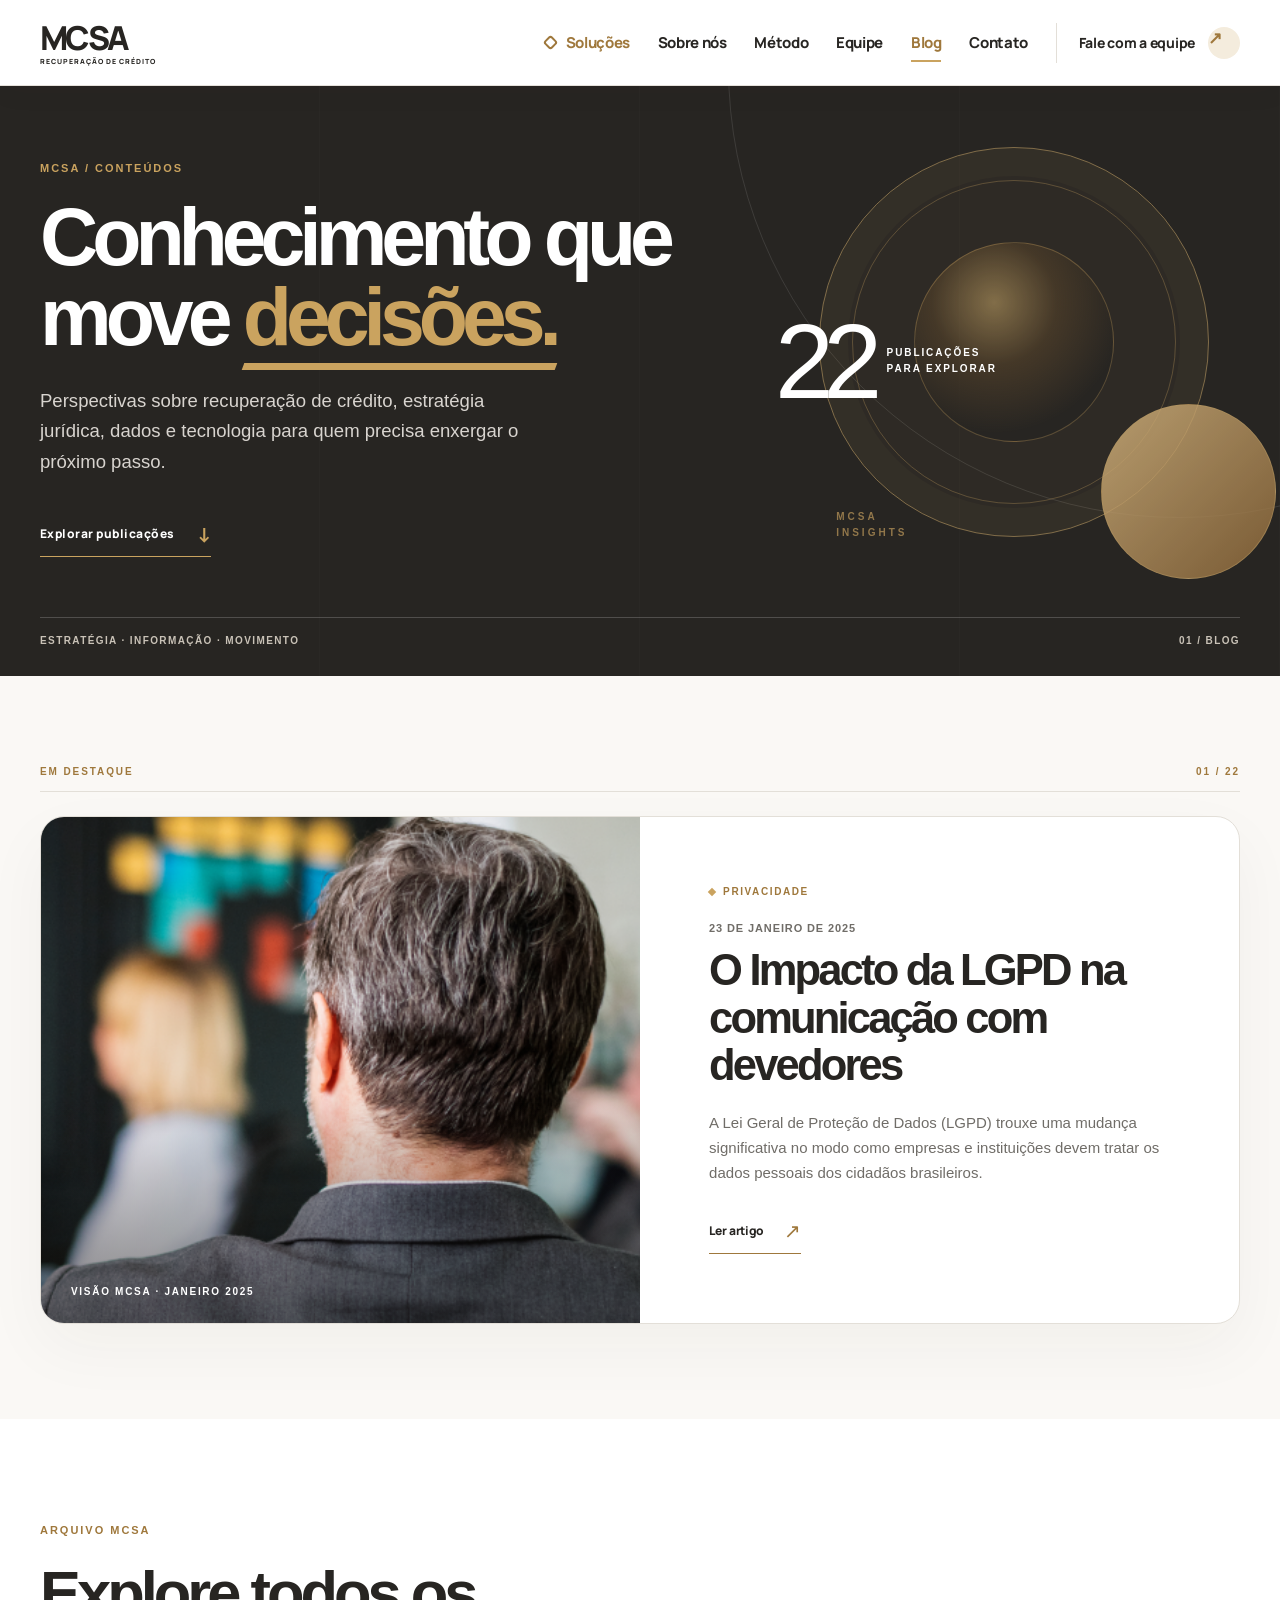
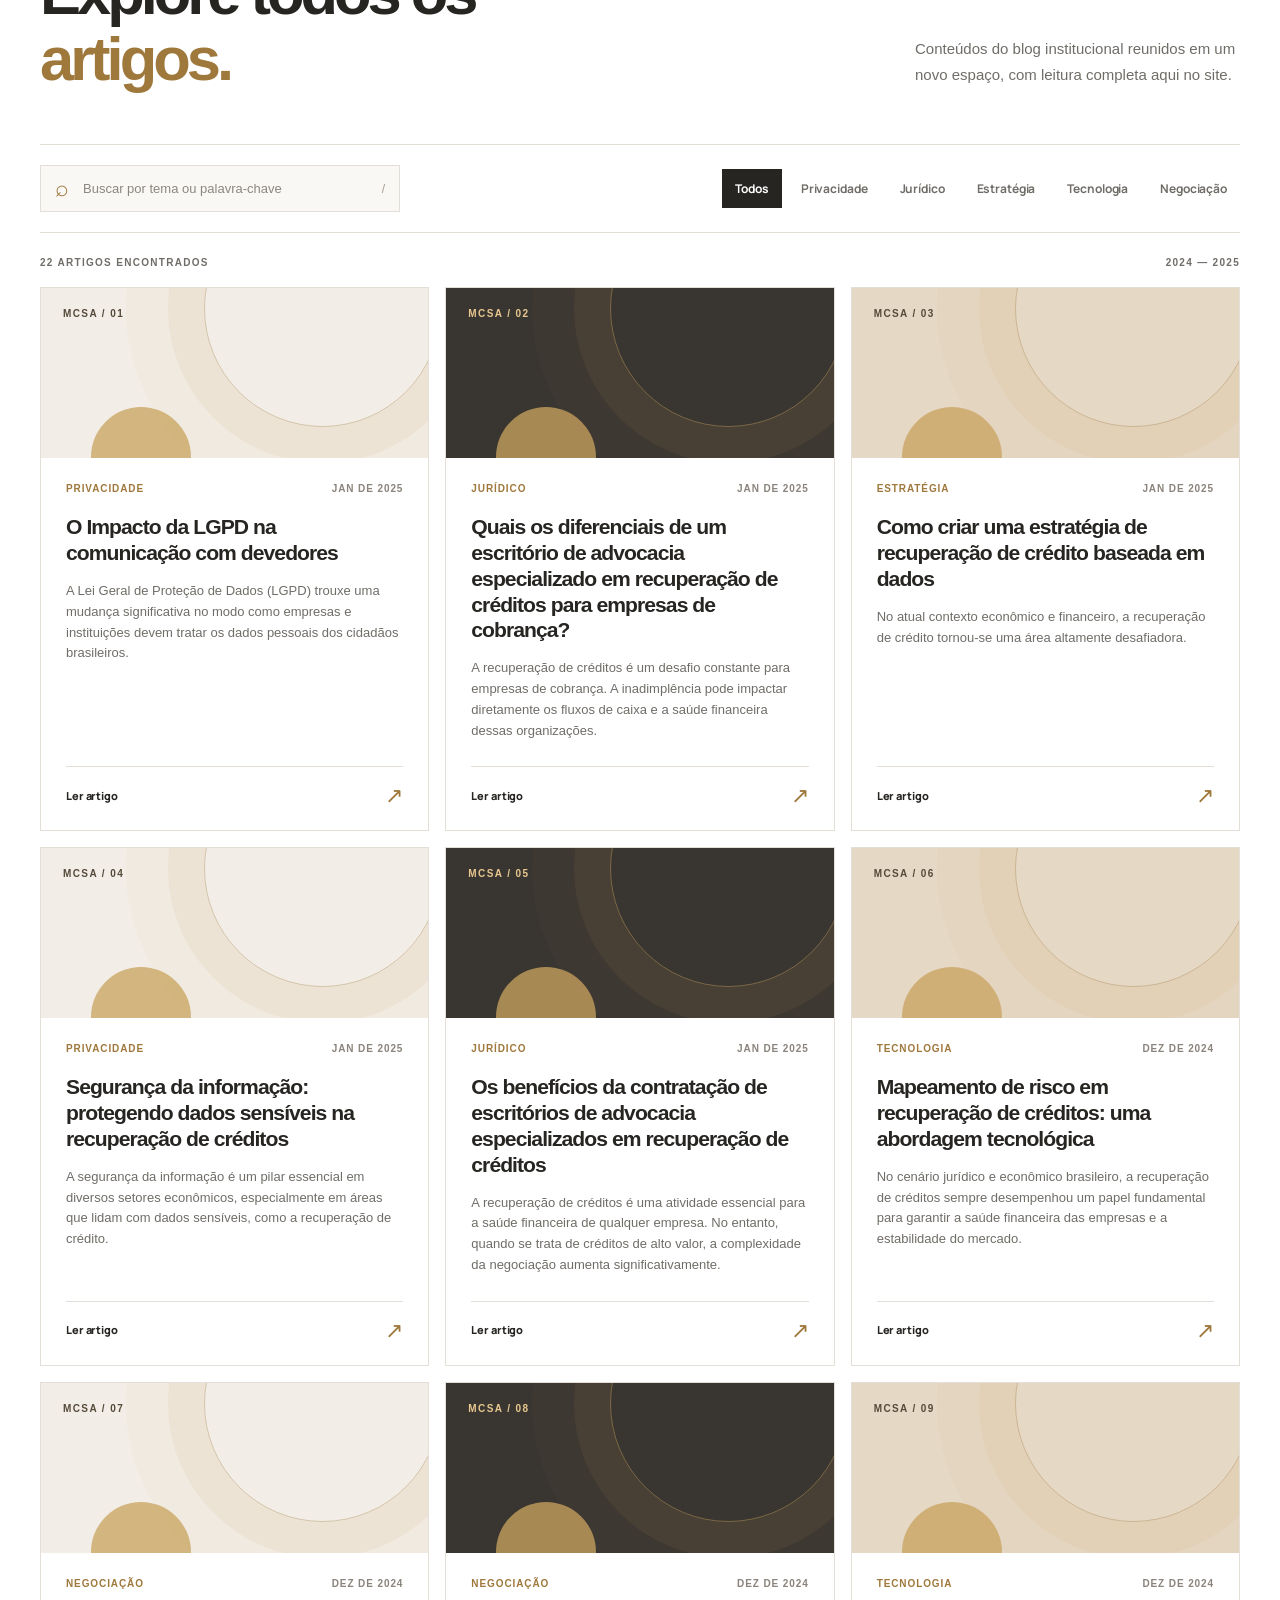
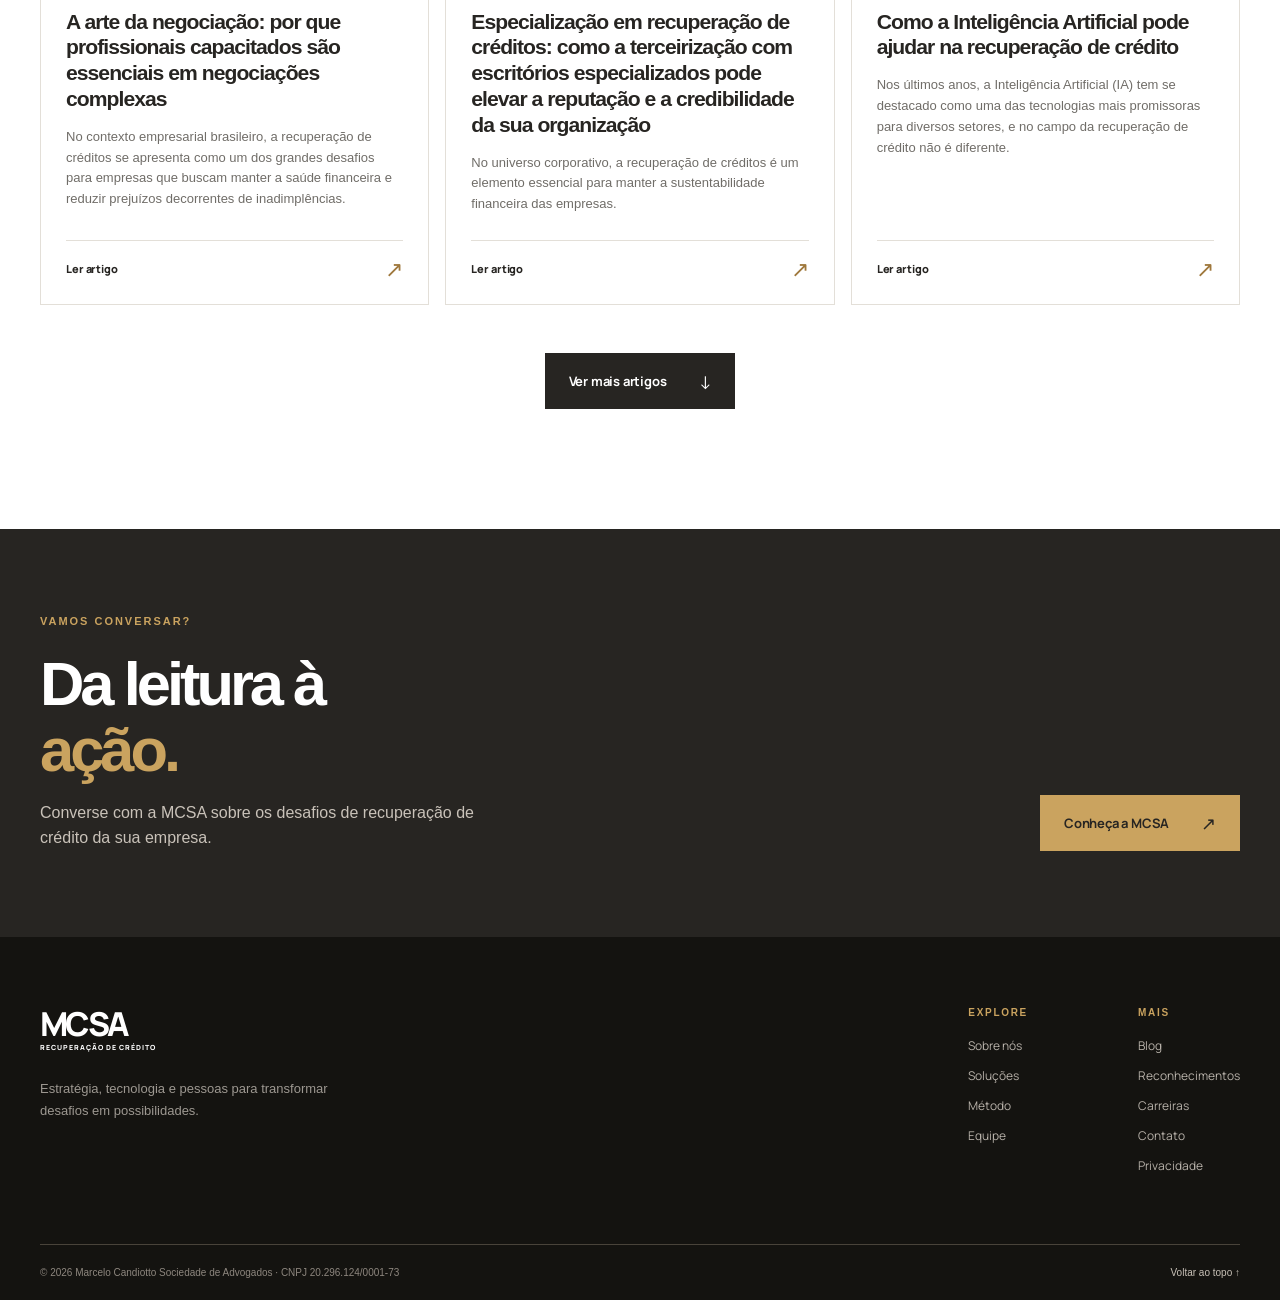
==== commit 9daa6430: "Publish redesigned header and rounded photography" ====
--- a/blog.html
+++ b/blog.html
@@ -21,8 +21,8 @@
     <div class="container header-inner">
       <a class="brand" href="index.html" aria-label="MCSA, página inicial"><span>MCSA</span><small>RECUPERAÇÃO DE CRÉDITO</small></a>
       <button class="menu-button" type="button" aria-label="Abrir menu" aria-controls="menu" aria-expanded="false"><span></span><span></span><span></span></button>
-      <nav class="nav" id="menu" aria-label="Navegação principal"><a href="index.html#sobre">Sobre nós</a><a href="index.html#solucoes">Soluções</a><a href="index.html#metodo">Método</a><a href="index.html#equipe">Equipe</a><a href="blog.html" aria-current="page">Blog</a><a href="index.html#contato">Contato</a></nav>
-      <a class="header-action" href="index.html#contato">Vamos conversar <span aria-hidden="true">↗</span></a>
+      <nav class="nav" id="menu" aria-label="Navegação principal"><a class="nav-featured" href="index.html#solucoes"><span class="nav-featured-icon" aria-hidden="true"></span>Soluções</a><a href="index.html#sobre">Sobre nós</a><a href="index.html#metodo">Método</a><a href="index.html#equipe">Equipe</a><a href="blog.html" aria-current="page">Blog</a><a href="index.html#contato">Contato</a></nav>
+      <a class="header-action" href="index.html#contato">Fale com a equipe <span aria-hidden="true">↗</span></a>
     </div>
   </header>
 
--- a/styles.css
+++ b/styles.css
@@ -1,3 +1,11 @@
+@font-face {
+    font-family: Manrope;
+    src: url('assets/manrope-latin.woff2') format('woff2');
+    font-style: normal;
+    font-weight: 400 800;
+    font-display: swap
+}
+
 :root {
     --ink: #272522;
     --ink-2: #37332e;
@@ -8,7 +16,8 @@
     --cream: #f0ece6;
     --line: #e3dfd8;
     --white: #fff;
-    --container: 1200px
+    --container: 1200px;
+    --ui-font: Manrope, 'Segoe UI', Arial, sans-serif
 }
 
 * {
@@ -185,17 +194,17 @@
     position: sticky;
     top: 0;
     z-index: 30;
-    height: 78px;
-    background: #fffffff0;
-    backdrop-filter: blur(18px);
-    border-bottom: 1px solid #e5e1db
+    height: 86px;
+    background: #fff;
+    border-bottom: 1px solid #e5e1db;
+    box-shadow: 0 7px 28px #2725220a
 }
 
 .header-inner {
     height: 100%;
     display: flex;
     align-items: center;
-    gap: 34px
+    gap: 28px
 }
 
 .brand {
@@ -222,38 +231,68 @@
 .nav {
     display: flex;
     align-items: center;
-    gap: 24px;
+    gap: 28px;
     margin-left: auto
 }
 
 .nav a {
-    font-size: 12px;
-    font-weight: 700;
-    color: #595650;
-    transition: color .2s
+    font-size: 15px;
+    font-weight: 750;
+    color: var(--ink);
+    white-space: nowrap;
+    transition: color .25s, transform .25s
 }
 
 .nav a:hover,
 .nav a:focus-visible {
+    color: var(--gold-dark);
+    transform: translateY(-2px)
+}
+
+.nav a.nav-featured {
+    display: inline-flex;
+    align-items: center;
+    gap: 10px;
     color: var(--gold-dark)
 }
 
+.nav-featured-icon {
+    width: 11px;
+    height: 11px;
+    border: 2px solid currentColor;
+    border-radius: 3px;
+    transform: rotate(45deg)
+}
+
 .header-action {
-    padding: 13px 16px;
-    background: var(--ink);
-    color: #fff;
-    font-size: 12px;
-    font-weight: 800;
-    white-space: nowrap
+    display: inline-flex;
+    align-items: center;
+    gap: 13px;
+    min-height: 40px;
+    padding: 0 0 0 22px;
+    border-left: 1px solid var(--line);
+    background: transparent;
+    color: var(--ink);
+    font-size: 14px;
+    font-weight: 750;
+    white-space: nowrap;
+    transition: color .25s
 }
 
 .header-action:hover {
-    background: #4a4339
+    background: transparent;
+    color: var(--gold-dark)
 }
 
 .header-action span {
-    color: var(--gold);
-    margin-left: 15px;
+    display: inline-grid;
+    place-items: center;
+    width: 32px;
+    height: 32px;
+    margin-left: 0;
+    border-radius: 50%;
+    background: #f4ecdd;
+    color: var(--gold-dark);
     font-size: 17px
 }
 
@@ -409,7 +448,8 @@
     background: #302e2b;
     z-index: 2;
     box-shadow: 24px 28px 0 #dbd0c0;
-    overflow: hidden
+    overflow: hidden;
+    border-radius: 24px
 }
 
 .photo-frame img {
@@ -435,7 +475,8 @@
     display: flex;
     flex-direction: column;
     gap: 4px;
-    min-width: 175px
+    min-width: 175px;
+    border-radius: 0 16px 0 0
 }
 
 .photo-stamp b {
@@ -533,7 +574,8 @@
     position: relative;
     min-height: 450px;
     background: #ece8e2;
-    overflow: hidden
+    overflow: hidden;
+    border-radius: 24px
 }
 
 .intro-image img {
@@ -551,7 +593,8 @@
     padding: 18px 22px;
     font-size: 10px;
     font-weight: 800;
-    letter-spacing: .16em
+    letter-spacing: .16em;
+    border-radius: 16px 0 0 0
 }
 
 .intro-copy h2 {
@@ -749,7 +792,9 @@
     background: #fff;
     border: 1px solid var(--line);
     padding: 12px;
-    transition: transform .25s, box-shadow .25s
+    transition: transform .25s, box-shadow .25s;
+    border-radius: 22px;
+    overflow: hidden
 }
 
 .award-card:hover {
@@ -761,7 +806,8 @@
     width: 100%;
     height: 350px;
     object-fit: contain;
-    background: #201f1d
+    background: #201f1d;
+    border-radius: 14px
 }
 
 .award-card figcaption {
@@ -802,7 +848,8 @@
 .person {
     background: var(--paper);
     overflow: hidden;
-    transition: transform .25s
+    transition: transform .25s;
+    border-radius: 22px
 }
 
 .person:hover {
@@ -1635,3 +1682,84 @@
         transition: none
     }
 }
+
+/* Shared navigation and action typography. */
+.header,
+.brand,
+.button,
+.header-action,
+.text-action,
+.under-link,
+.filter,
+.blog-filter,
+.copy-button,
+.blog-hero-down,
+.featured-action,
+.post-arrow,
+.reading-back,
+.reading-aside button,
+.footer-nav a,
+button {
+    font-family: var(--ui-font)
+}
+
+.nav a {
+    font-size: 15px;
+    font-weight: 750;
+    letter-spacing: -.025em
+}
+
+.button {
+    font-size: 13px;
+    font-weight: 700;
+    letter-spacing: -.015em;
+    line-height: 1.25
+}
+
+.header-action {
+    font-size: 14px;
+    font-weight: 750;
+    letter-spacing: -.02em;
+    line-height: 1.25
+}
+
+.text-action,
+.under-link,
+.copy-button,
+.featured-action,
+.post-arrow,
+.reading-back,
+.blog-hero-down {
+    font-weight: 700;
+    letter-spacing: -.01em
+}
+
+.filter,
+.blog-page .blog-filter {
+    font-size: 12px;
+    font-weight: 700;
+    letter-spacing: -.01em
+}
+
+@media(max-width:1100px) {
+    .nav { gap: 16px }
+    .nav a { font-size: 13px }
+    .header-action { font-size: 12px; padding-left: 16px; gap: 9px }
+}
+
+@media(max-width:960px) {
+    .header { height: 74px }
+    .header-inner { position: relative }
+    .menu-button { display: flex; flex-direction: column; gap: 5px; background: none; border: 0; padding: 10px; margin-left: auto }
+    .menu-button span { width: 23px; height: 2px; background: var(--ink) }
+    .nav { display: none; position: absolute; top: 74px; left: -32px; right: -32px; padding: 18px 32px 24px; background: #fff; box-shadow: 0 20px 35px #2725221c; flex-direction: column; align-items: stretch; gap: 0; border-radius: 0 0 18px 18px }
+    .nav.open { display: flex }
+    .nav a { padding: 14px 4px; border-bottom: 1px solid var(--line); font-size: 15px }
+    .nav a::after { display: none }
+    .header-action { display: none }
+}
+
+@media(max-width:800px) {
+    .header { height: 70px }
+    .nav { top: 70px; left: -20px; right: -20px; padding-inline: 20px }
+}
--- a/blog.css
+++ b/blog.css
@@ -1,183 +1,1111 @@
-.blog-page { background: var(--paper); }
-.blog-page [hidden] { display: none !important; }
-.blog-page .nav a[aria-current="page"] { color: var(--gold-dark); }
-.blog-page .nav a[aria-current="page"]::after { transform: scaleX(1); }
-
-.blog-hero { position: relative; overflow: hidden; min-height: 590px; background: var(--ink); color: #fff; }
-.blog-hero::before { content: ""; position: absolute; width: 900px; height: 900px; right: -350px; top: -470px; border: 1px solid #ffffff1b; border-radius: 50%; }
-.blog-hero-lines { position: absolute; inset: 0; opacity: .3; background: repeating-linear-gradient(90deg, transparent 0, transparent calc(25% - 1px), #ffffff18 25%); pointer-events: none; }
-.blog-hero-inner { min-height: 530px; display: grid; grid-template-columns: 1fr .8fr; align-items: center; gap: 50px; position: relative; }
-.blog-hero-copy { position: relative; z-index: 2; padding: 76px 0 60px; }
-.blog-hero h1 { font-size: clamp(60px, 6.3vw, 100px); line-height: .99; letter-spacing: -.075em; max-width: 780px; margin: 0 0 28px; }
-.blog-hero h1 em { color: var(--gold); }
-.blog-hero-copy>p:not(.kicker) { max-width: 510px; font-size: clamp(16px, 1.45vw, 19px); line-height: 1.65; color: #d8d4cf; }
-.blog-hero-down { display: inline-flex; gap: 22px; align-items: center; margin-top: 24px; padding-bottom: 9px; border-bottom: 1px solid var(--gold); font-size: 12px; font-weight: 800; letter-spacing: .04em; }
-.blog-hero-down span { color: var(--gold); font-size: 20px; transition: transform .3s; }
-.blog-hero-down:hover span { transform: translateY(6px); }
-.blog-hero-art { position: relative; height: 470px; min-width: 0; }
-.orb { position: absolute; border-radius: 50%; border: 1px solid #d1ad6d88; }
-.orb-one { width: 390px; height: 390px; top: 30px; right: 6%; box-shadow: inset 0 0 0 28px #caa35f09, inset 0 0 0 95px #caa35f0b; animation: orbit-breathe 8s ease-in-out infinite; }
-.orb-one::before,.orb-one::after { content: ""; position: absolute; border-radius: 50%; border: 1px solid #caa35f50; inset: 32px; }
-.orb-one::after { inset: 94px; background: radial-gradient(circle at 40% 30%, #d2ae6b88, #8f68374a 34%, #272522 72%); }
-.orb-two { width: 175px; height: 175px; right: -7%; bottom: 8px; background: linear-gradient(135deg, #d4b47e, #8c6739); opacity: .82; animation: orb-float 7s ease-in-out infinite alternate; }
-.orb-label { position: absolute; z-index: 2; left: 9%; top: 52%; display: flex; align-items: center; gap: 15px; transform: translateY(-50%); color: #fff; }
-.orb-label strong { font-size: 106px; line-height: 1; letter-spacing: -.1em; font-weight: 500; }
-.orb-label span { font-size: 10px; letter-spacing: .19em; line-height: 1.6; font-weight: 800; }
-.orbit-word { position: absolute; bottom: 46px; left: 21%; color: #caa35fa8; font-size: 10px; font-weight: 800; letter-spacing: .3em; line-height: 1.6; }
-.blog-hero-bottom { display: flex; justify-content: space-between; padding: 17px 0; border-top: 1px solid #ffffff30; font-size: 10px; font-weight: 800; letter-spacing: .14em; color: #c9c2b7; }
-@keyframes orbit-breathe { 50% { transform: scale(1.05) rotate(7deg); } }
-@keyframes orb-float { to { transform: translate(-25px, -30px); } }
-
-.blog-featured { padding-top: 90px; padding-bottom: 95px; background: var(--paper); }
-.blog-section-label { display: flex; justify-content: space-between; border-bottom: 1px solid var(--line); padding-bottom: 14px; margin-bottom: 24px; font-size: 10px; font-weight: 800; letter-spacing: .19em; color: var(--gold-dark); }
-.featured-story { display: grid; grid-template-columns: 1fr 1fr; background: #fff; border: 1px solid var(--line); overflow: hidden; min-height: 460px; box-shadow: 0 24px 65px #2725220b; transition: box-shadow .5s, transform .5s; }
-.featured-story:hover { transform: translateY(-6px); box-shadow: 0 35px 72px #2725221c; }
-.featured-image { position: relative; overflow: hidden; min-height: 460px; background: #b9aa92; }
-.featured-image::after { content: ""; position: absolute; inset: 0; background: linear-gradient(0deg, #16141183, transparent 45%); }
-.featured-image img { width: 100%; height: 100%; object-fit: cover; transition: transform 1s cubic-bezier(.2,.7,.2,1); }
-.featured-story:hover img { transform: scale(1.05); }
-.featured-image-label { position: absolute; z-index: 2; left: 30px; bottom: 26px; font-size: 10px; font-weight: 800; color: #fff; letter-spacing: .17em; }
-.featured-copy { padding: clamp(36px, 5.4vw, 76px); display: flex; flex-direction: column; align-items: flex-start; justify-content: center; }
-.post-category { display: inline-flex; align-items: center; gap: 8px; color: var(--gold-dark); font-size: 10px; font-weight: 800; letter-spacing: .16em; text-transform: uppercase; }
-.post-category::before { content: ""; width: 6px; height: 6px; background: var(--gold); transform: rotate(45deg); }
-.featured-date { margin: 25px 0 13px; color: var(--muted); font-size: 11px; font-weight: 700; letter-spacing: .08em; text-transform: uppercase; }
-.featured-copy h2 { font-size: clamp(34px, 3.4vw, 54px); line-height: 1.09; margin-bottom: 22px; }
-.featured-copy>p:not(.featured-date) { color: var(--muted); font-size: 15px; line-height: 1.65; margin-bottom: 31px; }
-.featured-action { display: inline-flex; align-items: center; gap: 20px; border-bottom: 1px solid var(--gold-dark); padding-bottom: 9px; font-size: 12px; font-weight: 800; }
-.featured-action b { font-size: 20px; color: var(--gold-dark); font-weight: 400; transition: transform .3s; }
-.featured-story:hover .featured-action b { transform: translate(4px, -4px); }
-
-.blog-archive { background: #fff; padding-top: 105px; padding-bottom: 120px; }
-.blog-archive-heading { display: flex; justify-content: space-between; align-items: end; gap: 60px; margin-bottom: 52px; }
-.blog-archive-heading h2 { margin: 0; }
-.blog-archive-heading>p { max-width: 325px; color: var(--muted); font-size: 15px; line-height: 1.7; margin-bottom: 5px; }
-.blog-toolbar { display: flex; align-items: center; justify-content: space-between; gap: 24px; padding: 20px 0; border-top: 1px solid var(--line); border-bottom: 1px solid var(--line); }
-.search-box { flex: 0 1 360px; display: flex; align-items: center; gap: 12px; padding: 11px 14px; background: var(--paper); border: 1px solid var(--line); transition: border .2s, box-shadow .2s; }
-.search-box:focus-within { border-color: var(--gold-dark); box-shadow: 0 0 0 3px #caa35f25; }
-.search-box>span { color: var(--gold-dark); font-size: 23px; line-height: 1; }
-.search-box input { min-width: 0; flex: 1; background: transparent; border: 0; outline: 0; color: var(--ink); font: 13px Arial, Helvetica, sans-serif; }
-.search-box input::placeholder { color: #8b867f; }
-.search-box kbd { color: #a59c8e; font: 12px Arial, Helvetica, sans-serif; }
-.blog-filters { display: flex; flex-wrap: wrap; justify-content: flex-end; gap: 6px; }
-.blog-filter { border: 1px solid transparent; background: transparent; padding: 10px 12px; color: #706d68; font-size: 11px; font-weight: 800; transition: background .2s, color .2s, border-color .2s; }
-.blog-filter:hover { border-color: var(--line); color: var(--ink); }
-.blog-filter.active { background: var(--ink); color: #fff; }
-.results-line { display: flex; justify-content: space-between; margin: 24px 0 19px; color: var(--muted); font-size: 10px; font-weight: 800; letter-spacing: .13em; text-transform: uppercase; }
-.blog-grid { display: grid; grid-template-columns: repeat(3, 1fr); gap: 16px; }
-.blog-post-card { min-width: 0; display: flex; flex-direction: column; border: 1px solid var(--line); background: #fff; transition: transform .35s, box-shadow .35s, border-color .35s; }
-.blog-post-card:hover { transform: translateY(-6px); box-shadow: 0 20px 48px #27252214; border-color: #c9bba6; }
-.post-art { height: 170px; position: relative; overflow: hidden; background: #ebe6dc; }
-.post-art::before { content: ""; position: absolute; width: 235px; height: 235px; top: -98px; right: -13px; border: 1px solid #9f783c5c; border-radius: 50%; box-shadow: 0 0 0 36px #caa35f18, 0 0 0 78px #caa35f0d; transition: transform .6s; }
-.post-art::after { content: ""; position: absolute; width: 100px; height: 100px; left: 50px; bottom: -49px; border-radius: 50%; background: #caa35f; opacity: .76; transition: transform .6s; }
-.blog-post-card:hover .post-art::before { transform: scale(1.11) translate(-10px, 8px); }
-.blog-post-card:hover .post-art::after { transform: translateY(-16px); }
-.post-art[data-tone="dark"] { background: #393530; }
-.post-art[data-tone="dark"]::before { border-color: #caa35f77; box-shadow: 0 0 0 36px #caa35f13, 0 0 0 78px #caa35f08; }
-.post-art[data-tone="warm"] { background: #e5d8c5; }
-.post-art[data-tone="light"] { background: #f2eee7; }
-.post-art span { position: absolute; z-index: 2; top: 20px; left: 22px; font-size: 10px; font-weight: 800; color: #554a3a; letter-spacing: .14em; }
-.post-art[data-tone="dark"] span { color: #e8c890; }
-.post-content { display: flex; flex-direction: column; align-items: flex-start; flex: 1; padding: 25px 25px 24px; }
-.post-meta { display: flex; justify-content: space-between; width: 100%; gap: 10px; color: var(--gold-dark); font-size: 10px; font-weight: 800; letter-spacing: .09em; text-transform: uppercase; }
-.post-meta time { color: #8a847c; white-space: nowrap; }
-.post-content h3 { font-size: clamp(20px, 1.65vw, 24px); line-height: 1.22; letter-spacing: -.045em; margin: 20px 0 15px; }
-.post-content p { color: var(--muted); font-size: 13px; line-height: 1.6; margin-bottom: 25px; }
-.post-arrow { margin-top: auto; display: flex; align-items: center; justify-content: space-between; width: 100%; padding-top: 17px; border-top: 1px solid var(--line); color: var(--ink); font-size: 11px; font-weight: 800; }
-.post-arrow b { font-size: 22px; line-height: 1; color: var(--gold-dark); font-weight: 400; transition: transform .3s; }
-.blog-post-card:hover .post-arrow b { transform: translate(4px, -4px); }
-.archive-bottom { text-align: center; padding-top: 48px; }
-.archive-bottom .button { border: 0; }
-.empty-state { background: var(--paper); padding: 50px 25px; text-align: center; color: var(--muted); }
-
-.blog-end { background: var(--ink); color: #fff; padding: 86px 0; }
-.blog-end-inner { display: flex; align-items: end; justify-content: space-between; gap: 40px; }
-.blog-end h2 { margin-bottom: 16px; }
-.blog-end h2 em { color: var(--gold); }
-.blog-end p:not(.kicker) { color: #c9c2b9; line-height: 1.6; max-width: 470px; margin-bottom: 0; }
-.blog-end .button { flex: none; }
-
-.reading-hero { background: var(--ink); color: #fff; padding: 64px 0 88px; position: relative; overflow: hidden; }
-.reading-hero::after { content: ""; position: absolute; width: 480px; height: 480px; right: -100px; top: -260px; border: 1px solid #caa35f60; border-radius: 50%; box-shadow: 0 0 0 80px #caa35f09, 0 0 0 170px #caa35f06; pointer-events: none; }
-.reading-hero .container { position: relative; z-index: 1; }
-.reading-back { display: inline-flex; align-items: center; padding: 9px 0; border-bottom: 1px solid #caa35f88; color: #e9d8ba; font-size: 12px; font-weight: 800; transition: gap .2s, color .2s; }
-.reading-back:hover { color: #fff; }
-.reading-meta { display: flex; align-items: center; flex-wrap: wrap; gap: 12px; margin: 60px 0 20px; color: #d4b680; font-size: 11px; font-weight: 800; text-transform: uppercase; letter-spacing: .13em; }
-.meta-dot { width: 3px; height: 3px; border-radius: 50%; background: #caa35f; }
-.reading-hero h1 { max-width: 1050px; margin: 0 0 25px; font-size: clamp(45px, 5.7vw, 80px); line-height: 1.03; letter-spacing: -.066em; }
-.reading-hero p { max-width: 740px; color: #d8d2c8; font-size: clamp(17px, 1.5vw, 20px); line-height: 1.6; margin: 0; }
-.reading-layout { display: grid; grid-template-columns: 230px minmax(0, 760px); gap: clamp(50px, 8vw, 130px); padding-top: 86px; padding-bottom: 115px; }
-.reading-aside { position: sticky; top: 120px; align-self: start; color: var(--muted); }
-.reading-aside>span { font-size: 11px; font-weight: 800; color: var(--gold-dark); letter-spacing: .15em; }
-.reading-aside-line { width: 35px; height: 1px; background: var(--gold-dark); margin: 22px 0; }
-.reading-aside p { font-size: 13px; line-height: 1.5; }
-.reading-aside button { border: 0; border-bottom: 1px solid var(--gold-dark); background: transparent; padding: 8px 0; color: var(--ink); font-size: 12px; font-weight: 800; }
-.reading-aside b { margin-left: 16px; color: var(--gold-dark); font-size: 19px; font-weight: 400; }
-.reading-body { min-width: 0; color: #4d4841; font-size: 17px; line-height: 1.86; }
-.reading-body p { margin: 0 0 26px; }
-.reading-body h2 { font-size: clamp(28px, 3vw, 39px); line-height: 1.17; letter-spacing: -.05em; color: var(--ink); margin: 52px 0 21px; }
-.reading-body h2:first-child { margin-top: 0; }
-.reading-body ul { margin: 0 0 30px; padding-left: 24px; }
-.reading-body li { padding-left: 8px; margin-bottom: 11px; }
-.reading-body li::marker { color: var(--gold-dark); }
-.reading-end { padding-bottom: 120px; }
-.reading-end-line { border-top: 1px solid var(--line); margin-bottom: 25px; }
-.reading-end>span { color: var(--gold-dark); font-size: 10px; font-weight: 800; letter-spacing: .18em; }
-.reading-end h2 { margin: 18px 0 35px; font-size: clamp(34px, 4.2vw, 56px); }
-.related-grid { display: grid; grid-template-columns: repeat(2, minmax(0, 1fr)); gap: 15px; margin-bottom: 38px; }
-.related-card { display: flex; flex-direction: column; min-height: 185px; border: 1px solid var(--line); background: #fff; padding: 25px; transition: transform .25s, box-shadow .25s; }
-.related-card:hover { transform: translateY(-5px); box-shadow: 0 16px 36px #27252217; }
-.related-card span { color: var(--gold-dark); font-size: 10px; font-weight: 800; letter-spacing: .12em; text-transform: uppercase; }
-.related-card strong { font-size: 20px; line-height: 1.24; letter-spacing: -.04em; margin: 16px 0; }
-.related-card b { color: var(--gold-dark); font-size: 21px; font-weight: 400; margin-top: auto; }
+.blog-page {
+  background: var(--paper);
+}
+
+.blog-page [hidden] {
+  display: none !important;
+}
+
+.blog-page .nav a[aria-current="page"] {
+  color: var(--gold-dark);
+}
+
+.blog-page .nav a[aria-current="page"]::after {
+  right: 0;
+  transform: scaleX(1);
+}
+
+.blog-hero {
+  position: relative;
+  overflow: hidden;
+  min-height: 590px;
+  background: var(--ink);
+  color: #fff;
+}
+
+.blog-hero::before {
+  content: "";
+  position: absolute;
+  width: 900px;
+  height: 900px;
+  right: -350px;
+  top: -470px;
+  border: 1px solid #ffffff1b;
+  border-radius: 50%;
+}
+
+.blog-hero-lines {
+  position: absolute;
+  inset: 0;
+  opacity: .3;
+  background: repeating-linear-gradient(90deg, transparent 0, transparent calc(25% - 1px), #ffffff18 25%);
+  pointer-events: none;
+}
+
+.blog-hero-inner {
+  min-height: 530px;
+  display: grid;
+  grid-template-columns: 1fr .8fr;
+  align-items: center;
+  gap: 50px;
+  position: relative;
+}
+
+.blog-hero-copy {
+  position: relative;
+  z-index: 2;
+  padding: 76px 0 60px;
+}
+
+.blog-hero h1 {
+  font-size: clamp(60px, 6.3vw, 100px);
+  line-height: .99;
+  letter-spacing: -.075em;
+  max-width: 780px;
+  margin: 0 0 28px;
+}
+
+.blog-hero h1 em {
+  color: var(--gold);
+}
+
+.blog-hero-copy>p:not(.kicker) {
+  max-width: 510px;
+  font-size: clamp(16px, 1.45vw, 19px);
+  line-height: 1.65;
+  color: #d8d4cf;
+}
+
+.blog-hero-down {
+  display: inline-flex;
+  gap: 22px;
+  align-items: center;
+  margin-top: 24px;
+  padding-bottom: 9px;
+  border-bottom: 1px solid var(--gold);
+  font-size: 12px;
+  font-weight: 800;
+  letter-spacing: .04em;
+}
+
+.blog-hero-down span {
+  color: var(--gold);
+  font-size: 20px;
+  transition: transform .3s;
+}
+
+.blog-hero-down:hover span {
+  transform: translateY(6px);
+}
+
+.blog-hero-art {
+  position: relative;
+  height: 470px;
+  min-width: 0;
+}
+
+.orb {
+  position: absolute;
+  border-radius: 50%;
+  border: 1px solid #d1ad6d88;
+}
+
+.orb-one {
+  width: 390px;
+  height: 390px;
+  top: 30px;
+  right: 6%;
+  box-shadow: inset 0 0 0 28px #caa35f09, inset 0 0 0 95px #caa35f0b;
+  animation: orbit-breathe 8s ease-in-out infinite;
+}
+
+.orb-one::before,
+.orb-one::after {
+  content: "";
+  position: absolute;
+  border-radius: 50%;
+  border: 1px solid #caa35f50;
+  inset: 32px;
+}
+
+.orb-one::after {
+  inset: 94px;
+  background: radial-gradient(circle at 40% 30%, #d2ae6b88, #8f68374a 34%, #272522 72%);
+}
+
+.orb-two {
+  width: 175px;
+  height: 175px;
+  right: -7%;
+  bottom: 8px;
+  background: linear-gradient(135deg, #d4b47e, #8c6739);
+  opacity: .82;
+  animation: orb-float 7s ease-in-out infinite alternate;
+}
+
+.orb-label {
+  position: absolute;
+  z-index: 2;
+  left: 9%;
+  top: 52%;
+  display: flex;
+  align-items: center;
+  gap: 15px;
+  transform: translateY(-50%);
+  color: #fff;
+}
+
+.orb-label strong {
+  font-size: 106px;
+  line-height: 1;
+  letter-spacing: -.1em;
+  font-weight: 500;
+}
+
+.orb-label span {
+  font-size: 10px;
+  letter-spacing: .19em;
+  line-height: 1.6;
+  font-weight: 800;
+}
+
+.orbit-word {
+  position: absolute;
+  bottom: 46px;
+  left: 21%;
+  color: #caa35fa8;
+  font-size: 10px;
+  font-weight: 800;
+  letter-spacing: .3em;
+  line-height: 1.6;
+}
+
+.blog-hero-bottom {
+  display: flex;
+  justify-content: space-between;
+  padding: 17px 0;
+  border-top: 1px solid #ffffff30;
+  font-size: 10px;
+  font-weight: 800;
+  letter-spacing: .14em;
+  color: #c9c2b7;
+}
+
+@keyframes orbit-breathe {
+  50% {
+    transform: scale(1.05) rotate(7deg);
+  }
+}
+
+@keyframes orb-float {
+  to {
+    transform: translate(-25px, -30px);
+  }
+}
+
+.blog-featured {
+  padding-top: 90px;
+  padding-bottom: 95px;
+  background: var(--paper);
+}
+
+.blog-section-label {
+  display: flex;
+  justify-content: space-between;
+  border-bottom: 1px solid var(--line);
+  padding-bottom: 14px;
+  margin-bottom: 24px;
+  font-size: 10px;
+  font-weight: 800;
+  letter-spacing: .19em;
+  color: var(--gold-dark);
+}
+
+.featured-story {
+  display: grid;
+  grid-template-columns: 1fr 1fr;
+  background: #fff;
+  border: 1px solid var(--line);
+  overflow: hidden;
+  border-radius: 24px;
+  min-height: 460px;
+  box-shadow: 0 24px 65px #2725220b;
+  transition: box-shadow .5s, transform .5s;
+}
+
+.featured-story:hover {
+  transform: translateY(-6px);
+  box-shadow: 0 35px 72px #2725221c;
+}
+
+.featured-image {
+  position: relative;
+  overflow: hidden;
+  min-height: 460px;
+  background: #b9aa92;
+}
+
+.featured-image::after {
+  content: "";
+  position: absolute;
+  inset: 0;
+  background: linear-gradient(0deg, #16141183, transparent 45%);
+}
+
+.featured-image img {
+  width: 100%;
+  height: 100%;
+  object-fit: cover;
+  transition: transform 1s cubic-bezier(.2, .7, .2, 1);
+}
+
+.featured-story:hover img {
+  transform: scale(1.05);
+}
+
+.featured-image-label {
+  position: absolute;
+  z-index: 2;
+  left: 30px;
+  bottom: 26px;
+  font-size: 10px;
+  font-weight: 800;
+  color: #fff;
+  letter-spacing: .17em;
+}
+
+.featured-copy {
+  padding: clamp(36px, 5.4vw, 76px);
+  display: flex;
+  flex-direction: column;
+  align-items: flex-start;
+  justify-content: center;
+}
+
+.post-category {
+  display: inline-flex;
+  align-items: center;
+  gap: 8px;
+  color: var(--gold-dark);
+  font-size: 10px;
+  font-weight: 800;
+  letter-spacing: .16em;
+  text-transform: uppercase;
+}
+
+.post-category::before {
+  content: "";
+  width: 6px;
+  height: 6px;
+  background: var(--gold);
+  transform: rotate(45deg);
+}
+
+.featured-date {
+  margin: 25px 0 13px;
+  color: var(--muted);
+  font-size: 11px;
+  font-weight: 700;
+  letter-spacing: .08em;
+  text-transform: uppercase;
+}
+
+.featured-copy h2 {
+  font-size: clamp(34px, 3.4vw, 54px);
+  line-height: 1.09;
+  margin-bottom: 22px;
+}
+
+.featured-copy>p:not(.featured-date) {
+  color: var(--muted);
+  font-size: 15px;
+  line-height: 1.65;
+  margin-bottom: 31px;
+}
+
+.featured-action {
+  display: inline-flex;
+  align-items: center;
+  gap: 20px;
+  border-bottom: 1px solid var(--gold-dark);
+  padding-bottom: 9px;
+  font-size: 12px;
+  font-weight: 800;
+}
+
+.featured-action b {
+  font-size: 20px;
+  color: var(--gold-dark);
+  font-weight: 400;
+  transition: transform .3s;
+}
+
+.featured-story:hover .featured-action b {
+  transform: translate(4px, -4px);
+}
+
+.blog-archive {
+  background: #fff;
+  padding-top: 105px;
+  padding-bottom: 120px;
+}
+
+.blog-archive-heading {
+  display: flex;
+  justify-content: space-between;
+  align-items: end;
+  gap: 60px;
+  margin-bottom: 52px;
+}
+
+.blog-archive-heading h2 {
+  margin: 0;
+}
+
+.blog-archive-heading>p {
+  max-width: 325px;
+  color: var(--muted);
+  font-size: 15px;
+  line-height: 1.7;
+  margin-bottom: 5px;
+}
+
+.blog-toolbar {
+  display: flex;
+  align-items: center;
+  justify-content: space-between;
+  gap: 24px;
+  padding: 20px 0;
+  border-top: 1px solid var(--line);
+  border-bottom: 1px solid var(--line);
+}
+
+.search-box {
+  flex: 0 1 360px;
+  display: flex;
+  align-items: center;
+  gap: 12px;
+  padding: 11px 14px;
+  background: var(--paper);
+  border: 1px solid var(--line);
+  transition: border .2s, box-shadow .2s;
+}
+
+.search-box:focus-within {
+  border-color: var(--gold-dark);
+  box-shadow: 0 0 0 3px #caa35f25;
+}
+
+.search-box>span {
+  color: var(--gold-dark);
+  font-size: 23px;
+  line-height: 1;
+}
+
+.search-box input {
+  min-width: 0;
+  flex: 1;
+  background: transparent;
+  border: 0;
+  outline: 0;
+  color: var(--ink);
+  font: 13px Arial, Helvetica, sans-serif;
+}
+
+.search-box input::placeholder {
+  color: #8b867f;
+}
+
+.search-box kbd {
+  color: #a59c8e;
+  font: 12px Arial, Helvetica, sans-serif;
+}
+
+.blog-filters {
+  display: flex;
+  flex-wrap: wrap;
+  justify-content: flex-end;
+  gap: 6px;
+}
+
+.blog-filter {
+  border: 1px solid transparent;
+  background: transparent;
+  padding: 10px 12px;
+  color: #706d68;
+  font-size: 11px;
+  font-weight: 800;
+  transition: background .2s, color .2s, border-color .2s;
+}
+
+.blog-filter:hover {
+  border-color: var(--line);
+  color: var(--ink);
+}
+
+.blog-filter.active {
+  background: var(--ink);
+  color: #fff;
+}
+
+.results-line {
+  display: flex;
+  justify-content: space-between;
+  margin: 24px 0 19px;
+  color: var(--muted);
+  font-size: 10px;
+  font-weight: 800;
+  letter-spacing: .13em;
+  text-transform: uppercase;
+}
+
+.blog-grid {
+  display: grid;
+  grid-template-columns: repeat(3, 1fr);
+  gap: 16px;
+}
+
+.blog-post-card {
+  min-width: 0;
+  display: flex;
+  flex-direction: column;
+  border: 1px solid var(--line);
+  background: #fff;
+  transition: transform .35s, box-shadow .35s, border-color .35s;
+}
+
+.blog-post-card:hover {
+  transform: translateY(-6px);
+  box-shadow: 0 20px 48px #27252214;
+  border-color: #c9bba6;
+}
+
+.post-art {
+  height: 170px;
+  position: relative;
+  overflow: hidden;
+  background: #ebe6dc;
+}
+
+.post-art::before {
+  content: "";
+  position: absolute;
+  width: 235px;
+  height: 235px;
+  top: -98px;
+  right: -13px;
+  border: 1px solid #9f783c5c;
+  border-radius: 50%;
+  box-shadow: 0 0 0 36px #caa35f18, 0 0 0 78px #caa35f0d;
+  transition: transform .6s;
+}
+
+.post-art::after {
+  content: "";
+  position: absolute;
+  width: 100px;
+  height: 100px;
+  left: 50px;
+  bottom: -49px;
+  border-radius: 50%;
+  background: #caa35f;
+  opacity: .76;
+  transition: transform .6s;
+}
+
+.blog-post-card:hover .post-art::before {
+  transform: scale(1.11) translate(-10px, 8px);
+}
+
+.blog-post-card:hover .post-art::after {
+  transform: translateY(-16px);
+}
+
+.post-art[data-tone="dark"] {
+  background: #393530;
+}
+
+.post-art[data-tone="dark"]::before {
+  border-color: #caa35f77;
+  box-shadow: 0 0 0 36px #caa35f13, 0 0 0 78px #caa35f08;
+}
+
+.post-art[data-tone="warm"] {
+  background: #e5d8c5;
+}
+
+.post-art[data-tone="light"] {
+  background: #f2eee7;
+}
+
+.post-art span {
+  position: absolute;
+  z-index: 2;
+  top: 20px;
+  left: 22px;
+  font-size: 10px;
+  font-weight: 800;
+  color: #554a3a;
+  letter-spacing: .14em;
+}
+
+.post-art[data-tone="dark"] span {
+  color: #e8c890;
+}
+
+.post-content {
+  display: flex;
+  flex-direction: column;
+  align-items: flex-start;
+  flex: 1;
+  padding: 25px 25px 24px;
+}
+
+.post-meta {
+  display: flex;
+  justify-content: space-between;
+  width: 100%;
+  gap: 10px;
+  color: var(--gold-dark);
+  font-size: 10px;
+  font-weight: 800;
+  letter-spacing: .09em;
+  text-transform: uppercase;
+}
+
+.post-meta time {
+  color: #8a847c;
+  white-space: nowrap;
+}
+
+.post-content h3 {
+  font-size: clamp(20px, 1.65vw, 24px);
+  line-height: 1.22;
+  letter-spacing: -.045em;
+  margin: 20px 0 15px;
+}
+
+.post-content p {
+  color: var(--muted);
+  font-size: 13px;
+  line-height: 1.6;
+  margin-bottom: 25px;
+}
+
+.post-arrow {
+  margin-top: auto;
+  display: flex;
+  align-items: center;
+  justify-content: space-between;
+  width: 100%;
+  padding-top: 17px;
+  border-top: 1px solid var(--line);
+  color: var(--ink);
+  font-size: 11px;
+  font-weight: 800;
+}
+
+.post-arrow b {
+  font-size: 22px;
+  line-height: 1;
+  color: var(--gold-dark);
+  font-weight: 400;
+  transition: transform .3s;
+}
+
+.blog-post-card:hover .post-arrow b {
+  transform: translate(4px, -4px);
+}
+
+.archive-bottom {
+  text-align: center;
+  padding-top: 48px;
+}
+
+.archive-bottom .button {
+  border: 0;
+}
+
+.empty-state {
+  background: var(--paper);
+  padding: 50px 25px;
+  text-align: center;
+  color: var(--muted);
+}
+
+.blog-end {
+  background: var(--ink);
+  color: #fff;
+  padding: 86px 0;
+}
+
+.blog-end-inner {
+  display: flex;
+  align-items: end;
+  justify-content: space-between;
+  gap: 40px;
+}
+
+.blog-end h2 {
+  margin-bottom: 16px;
+}
+
+.blog-end h2 em {
+  color: var(--gold);
+}
+
+.blog-end p:not(.kicker) {
+  color: #c9c2b9;
+  line-height: 1.6;
+  max-width: 470px;
+  margin-bottom: 0;
+}
+
+.blog-end .button {
+  flex: none;
+}
+
+.reading-hero {
+  background: var(--ink);
+  color: #fff;
+  padding: 64px 0 88px;
+  position: relative;
+  overflow: hidden;
+}
+
+.reading-hero::after {
+  content: "";
+  position: absolute;
+  width: 480px;
+  height: 480px;
+  right: -100px;
+  top: -260px;
+  border: 1px solid #caa35f60;
+  border-radius: 50%;
+  box-shadow: 0 0 0 80px #caa35f09, 0 0 0 170px #caa35f06;
+  pointer-events: none;
+}
+
+.reading-hero .container {
+  position: relative;
+  z-index: 1;
+}
+
+.reading-back {
+  display: inline-flex;
+  align-items: center;
+  padding: 9px 0;
+  border-bottom: 1px solid #caa35f88;
+  color: #e9d8ba;
+  font-size: 12px;
+  font-weight: 800;
+  transition: gap .2s, color .2s;
+}
+
+.reading-back:hover {
+  color: #fff;
+}
+
+.reading-meta {
+  display: flex;
+  align-items: center;
+  flex-wrap: wrap;
+  gap: 12px;
+  margin: 60px 0 20px;
+  color: #d4b680;
+  font-size: 11px;
+  font-weight: 800;
+  text-transform: uppercase;
+  letter-spacing: .13em;
+}
+
+.meta-dot {
+  width: 3px;
+  height: 3px;
+  border-radius: 50%;
+  background: #caa35f;
+}
+
+.reading-hero h1 {
+  max-width: 1050px;
+  margin: 0 0 25px;
+  font-size: clamp(45px, 5.7vw, 80px);
+  line-height: 1.03;
+  letter-spacing: -.066em;
+}
+
+.reading-hero p {
+  max-width: 740px;
+  color: #d8d2c8;
+  font-size: clamp(17px, 1.5vw, 20px);
+  line-height: 1.6;
+  margin: 0;
+}
+
+.reading-layout {
+  display: grid;
+  grid-template-columns: 230px minmax(0, 760px);
+  gap: clamp(50px, 8vw, 130px);
+  padding-top: 86px;
+  padding-bottom: 115px;
+}
+
+.reading-aside {
+  position: sticky;
+  top: 120px;
+  align-self: start;
+  color: var(--muted);
+}
+
+.reading-aside>span {
+  font-size: 11px;
+  font-weight: 800;
+  color: var(--gold-dark);
+  letter-spacing: .15em;
+}
+
+.reading-aside-line {
+  width: 35px;
+  height: 1px;
+  background: var(--gold-dark);
+  margin: 22px 0;
+}
+
+.reading-aside p {
+  font-size: 13px;
+  line-height: 1.5;
+}
+
+.reading-aside button {
+  border: 0;
+  border-bottom: 1px solid var(--gold-dark);
+  background: transparent;
+  padding: 8px 0;
+  color: var(--ink);
+  font-size: 12px;
+  font-weight: 800;
+}
+
+.reading-aside b {
+  margin-left: 16px;
+  color: var(--gold-dark);
+  font-size: 19px;
+  font-weight: 400;
+}
+
+.reading-body {
+  min-width: 0;
+  color: #4d4841;
+  font-size: 17px;
+  line-height: 1.86;
+}
+
+.reading-body p {
+  margin: 0 0 26px;
+}
+
+.reading-body h2 {
+  font-size: clamp(28px, 3vw, 39px);
+  line-height: 1.17;
+  letter-spacing: -.05em;
+  color: var(--ink);
+  margin: 52px 0 21px;
+}
+
+.reading-body h2:first-child {
+  margin-top: 0;
+}
+
+.reading-body ul {
+  margin: 0 0 30px;
+  padding-left: 24px;
+}
+
+.reading-body li {
+  padding-left: 8px;
+  margin-bottom: 11px;
+}
+
+.reading-body li::marker {
+  color: var(--gold-dark);
+}
+
+.reading-end {
+  padding-bottom: 120px;
+}
+
+.reading-end-line {
+  border-top: 1px solid var(--line);
+  margin-bottom: 25px;
+}
+
+.reading-end>span {
+  color: var(--gold-dark);
+  font-size: 10px;
+  font-weight: 800;
+  letter-spacing: .18em;
+}
+
+.reading-end h2 {
+  margin: 18px 0 35px;
+  font-size: clamp(34px, 4.2vw, 56px);
+}
+
+.related-grid {
+  display: grid;
+  grid-template-columns: repeat(2, minmax(0, 1fr));
+  gap: 15px;
+  margin-bottom: 38px;
+}
+
+.related-card {
+  display: flex;
+  flex-direction: column;
+  min-height: 185px;
+  border: 1px solid var(--line);
+  background: #fff;
+  padding: 25px;
+  transition: transform .25s, box-shadow .25s;
+}
+
+.related-card:hover {
+  transform: translateY(-5px);
+  box-shadow: 0 16px 36px #27252217;
+}
+
+.related-card span {
+  color: var(--gold-dark);
+  font-size: 10px;
+  font-weight: 800;
+  letter-spacing: .12em;
+  text-transform: uppercase;
+}
+
+.related-card strong {
+  font-size: 20px;
+  line-height: 1.24;
+  letter-spacing: -.04em;
+  margin: 16px 0;
+}
+
+.related-card b {
+  color: var(--gold-dark);
+  font-size: 21px;
+  font-weight: 400;
+  margin-top: auto;
+}
 
 @media (max-width: 1100px) {
-  .blog-hero-inner { gap: 15px; }
-  .blog-hero-art { transform: scale(.8); transform-origin: center right; }
-  .blog-toolbar { align-items: stretch; flex-direction: column; }
-  .search-box { flex-basis: auto; }
-  .blog-filters { justify-content: flex-start; }
-}
+  .blog-hero-inner {
+    gap: 15px;
+  }
+
+  .blog-hero-art {
+    transform: scale(.8);
+    transform-origin: center right;
+  }
+
+  .blog-toolbar {
+    align-items: stretch;
+    flex-direction: column;
+  }
+
+  .search-box {
+    flex-basis: auto;
+  }
+
+  .blog-filters {
+    justify-content: flex-start;
+  }
+}
+
 @media (max-width: 800px) {
-  .blog-hero { min-height: 0; }
-  .blog-hero-inner { min-height: 0; grid-template-columns: 1fr; }
-  .blog-hero-copy { padding: 80px 0 15px; }
-  .blog-hero-art { height: 240px; transform: none; }
-  .orb-one { width: 260px; height: 260px; top: -10px; right: 6%; }
-  .orb-one::before { inset: 22px; }
-  .orb-one::after { inset: 65px; }
-  .orb-two { width: 110px; height: 110px; right: 6%; bottom: 10px; }
-  .orb-label { left: 9%; top: 43%; }
-  .orb-label strong { font-size: 80px; }
-  .orbit-word { bottom: 20px; left: 30%; }
-  .featured-story { grid-template-columns: 1fr; }
-  .featured-image { min-height: 300px; height: 300px; }
-  .featured-copy { padding: 40px; }
-  .blog-archive-heading { align-items: start; flex-direction: column; gap: 20px; }
-  .blog-grid { grid-template-columns: repeat(2, 1fr); }
-  .blog-end-inner { align-items: start; flex-direction: column; }
-  .reading-layout { grid-template-columns: 1fr; gap: 35px; padding-top: 55px; }
-  .reading-aside { position: static; display: flex; align-items: center; flex-wrap: wrap; gap: 15px; }
-  .reading-aside-line,.reading-aside p { display: none; }
-}
+  .blog-hero {
+    min-height: 0;
+  }
+
+  .blog-hero-inner {
+    min-height: 0;
+    grid-template-columns: 1fr;
+  }
+
+  .blog-hero-copy {
+    padding: 80px 0 15px;
+  }
+
+  .blog-hero-art {
+    height: 240px;
+    transform: none;
+  }
+
+  .orb-one {
+    width: 260px;
+    height: 260px;
+    top: -10px;
+    right: 6%;
+  }
+
+  .orb-one::before {
+    inset: 22px;
+  }
+
+  .orb-one::after {
+    inset: 65px;
+  }
+
+  .orb-two {
+    width: 110px;
+    height: 110px;
+    right: 6%;
+    bottom: 10px;
+  }
+
+  .orb-label {
+    left: 9%;
+    top: 43%;
+  }
+
+  .orb-label strong {
+    font-size: 80px;
+  }
+
+  .orbit-word {
+    bottom: 20px;
+    left: 30%;
+  }
+
+  .featured-story {
+    grid-template-columns: 1fr;
+  }
+
+  .featured-image {
+    min-height: 300px;
+    height: 300px;
+  }
+
+  .featured-copy {
+    padding: 40px;
+  }
+
+  .blog-archive-heading {
+    align-items: start;
+    flex-direction: column;
+    gap: 20px;
+  }
+
+  .blog-grid {
+    grid-template-columns: repeat(2, 1fr);
+  }
+
+  .blog-end-inner {
+    align-items: start;
+    flex-direction: column;
+  }
+
+  .reading-layout {
+    grid-template-columns: 1fr;
+    gap: 35px;
+    padding-top: 55px;
+  }
+
+  .reading-aside {
+    position: static;
+    display: flex;
+    align-items: center;
+    flex-wrap: wrap;
+    gap: 15px;
+  }
+
+  .reading-aside-line,
+  .reading-aside p {
+    display: none;
+  }
+}
+
 @media (max-width: 560px) {
-  .blog-hero-copy { padding-top: 65px; }
-  .blog-hero h1 { font-size: clamp(50px, 13vw, 70px); }
-  .blog-hero-bottom { font-size: 8px; gap: 10px; }
-  .blog-featured,.blog-archive { padding-top: 72px; padding-bottom: 80px; }
-  .featured-image { min-height: 240px; height: 240px; }
-  .featured-copy { padding: 30px; }
-  .blog-filter { padding: 9px 10px; }
-  .blog-grid,.related-grid { grid-template-columns: 1fr; }
-  .post-art { height: 155px; }
-  .post-content { padding: 22px; }
-  .reading-hero { padding: 40px 0 65px; }
-  .reading-meta { margin-top: 45px; }
-  .reading-hero h1 { font-size: clamp(42px, 11vw, 65px); }
-  .reading-body { font-size: 16px; line-height: 1.8; }
-  .reading-layout { padding-bottom: 75px; }
-  .reading-end { padding-bottom: 80px; }
-}
+  .blog-hero-copy {
+    padding-top: 65px;
+  }
+
+  .blog-hero h1 {
+    font-size: clamp(50px, 13vw, 70px);
+  }
+
+  .blog-hero-bottom {
+    font-size: 8px;
+    gap: 10px;
+  }
+
+  .blog-featured,
+  .blog-archive {
+    padding-top: 72px;
+    padding-bottom: 80px;
+  }
+
+  .featured-image {
+    min-height: 240px;
+    height: 240px;
+  }
+
+  .featured-copy {
+    padding: 30px;
+  }
+
+  .blog-filter {
+    padding: 9px 10px;
+  }
+
+  .blog-grid,
+  .related-grid {
+    grid-template-columns: 1fr;
+  }
+
+  .post-art {
+    height: 155px;
+  }
+
+  .post-content {
+    padding: 22px;
+  }
+
+  .reading-hero {
+    padding: 40px 0 65px;
+  }
+
+  .reading-meta {
+    margin-top: 45px;
+  }
+
+  .reading-hero h1 {
+    font-size: clamp(42px, 11vw, 65px);
+  }
+
+  .reading-body {
+    font-size: 16px;
+    line-height: 1.8;
+  }
+
+  .reading-layout {
+    padding-bottom: 75px;
+  }
+
+  .reading-end {
+    padding-bottom: 80px;
+  }
+}
+
 @media (prefers-reduced-motion: reduce) {
-  .orb-one,.orb-two { animation: none; }
-  .blog-page *, .blog-page *::before, .blog-page *::after { scroll-behavior: auto !important; animation-duration: .01ms !important; transition-duration: .01ms !important; }
-}
+
+  .orb-one,
+  .orb-two {
+    animation: none;
+  }
+
+  .blog-page *,
+  .blog-page *::before,
+  .blog-page *::after {
+    scroll-behavior: auto !important;
+    animation-duration: .01ms !important;
+    transition-duration: .01ms !important;
+  }
+}
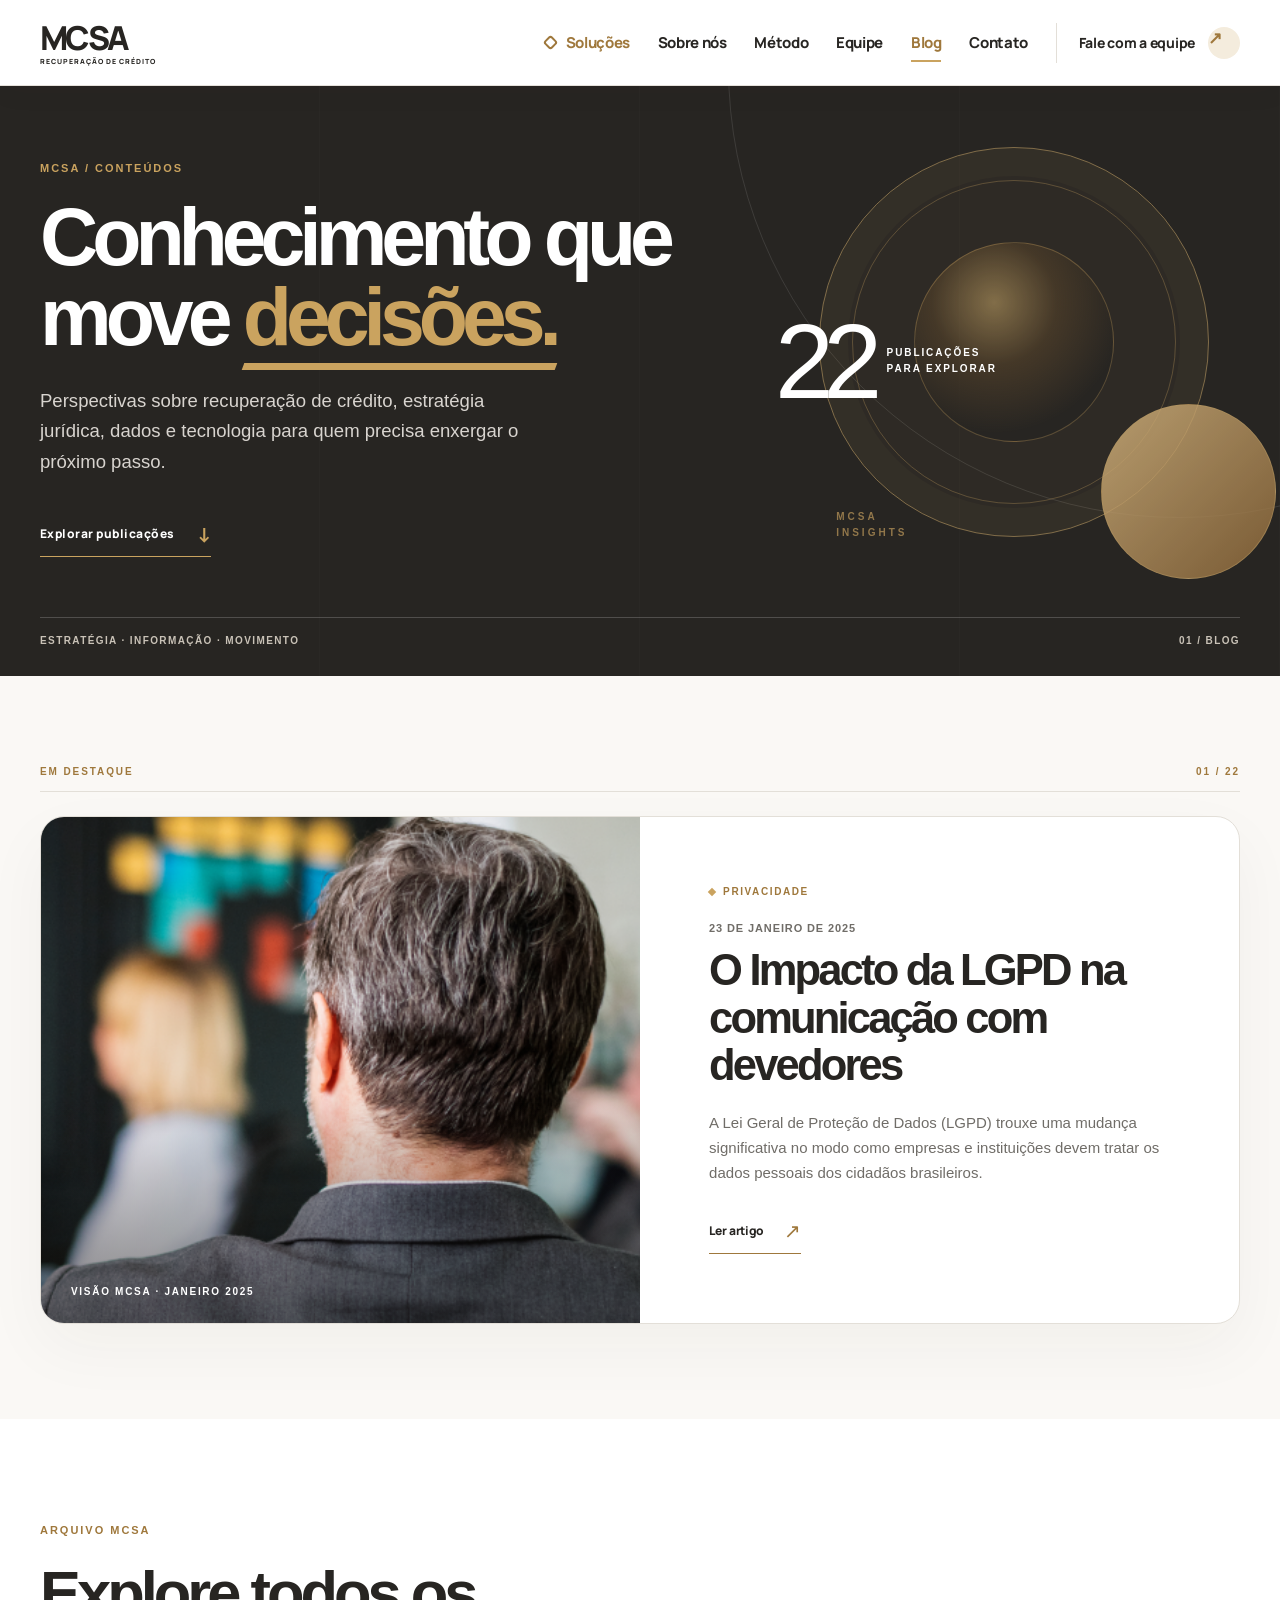
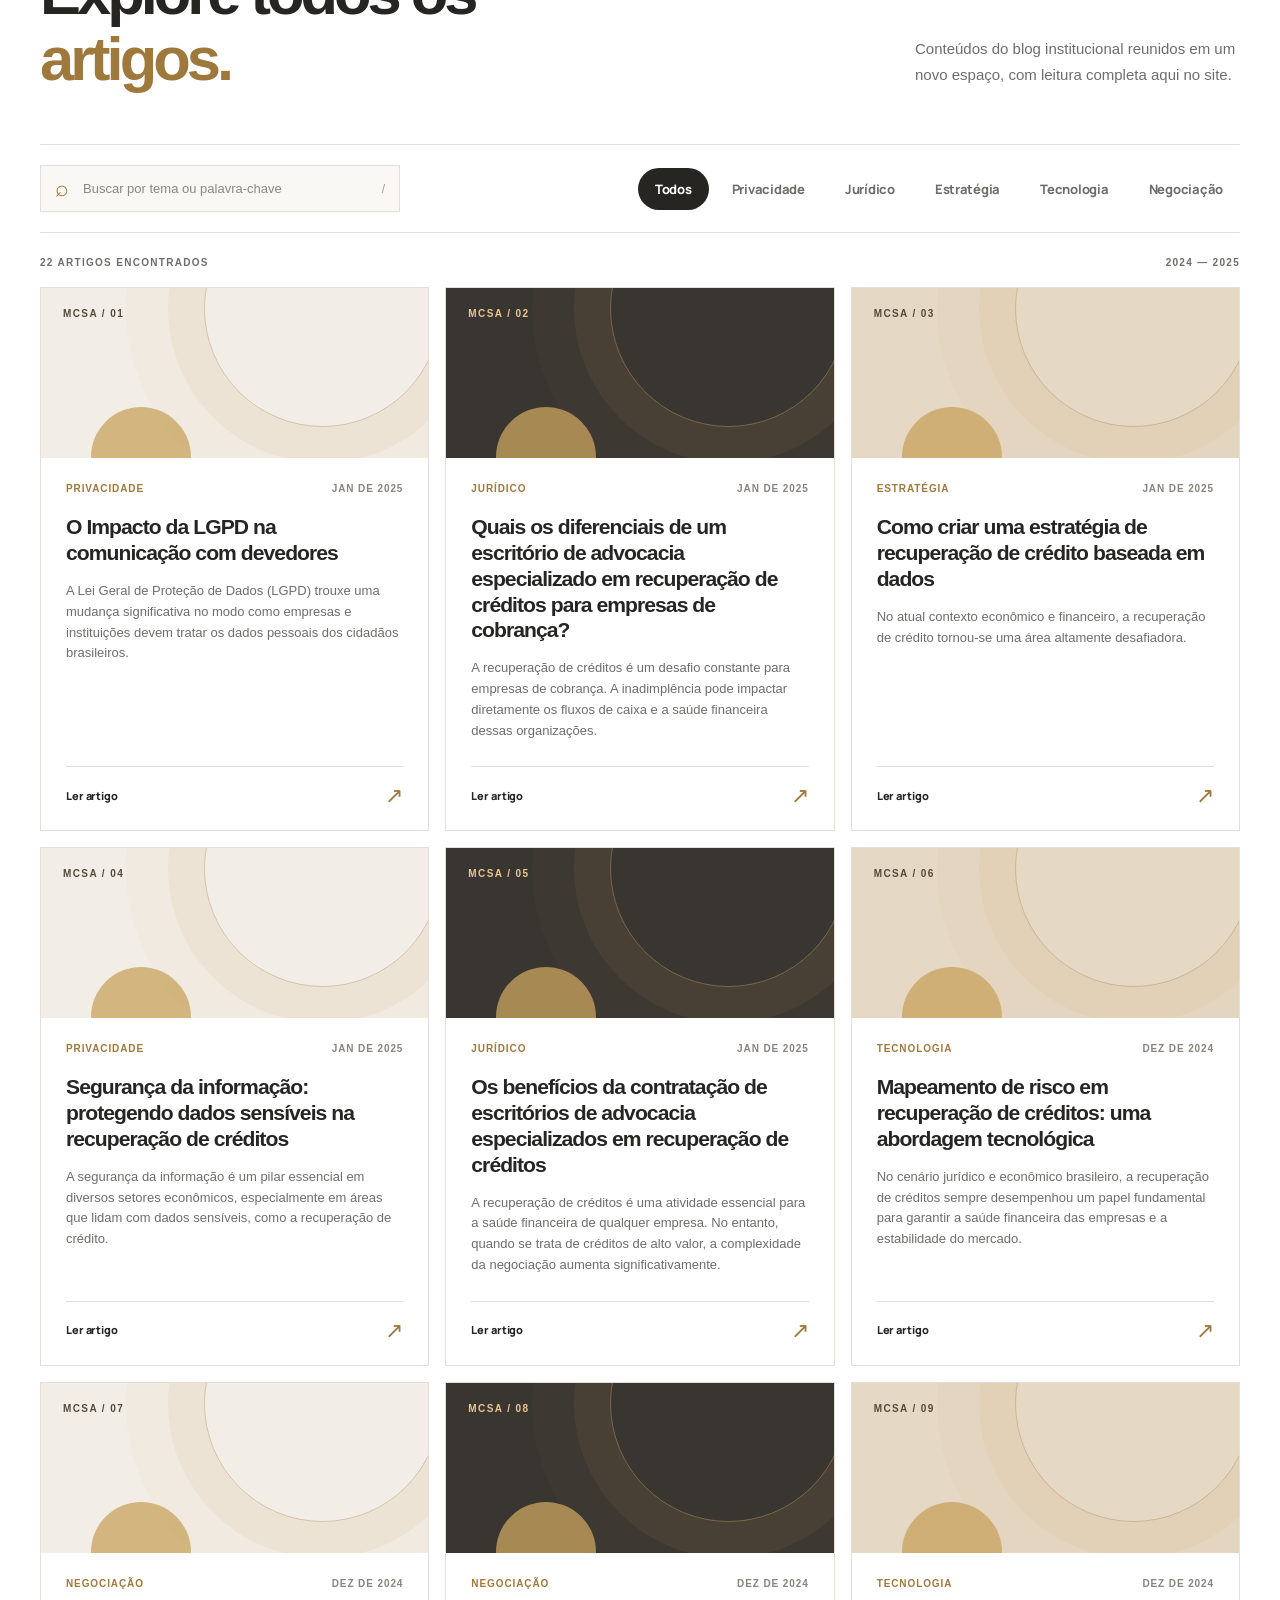
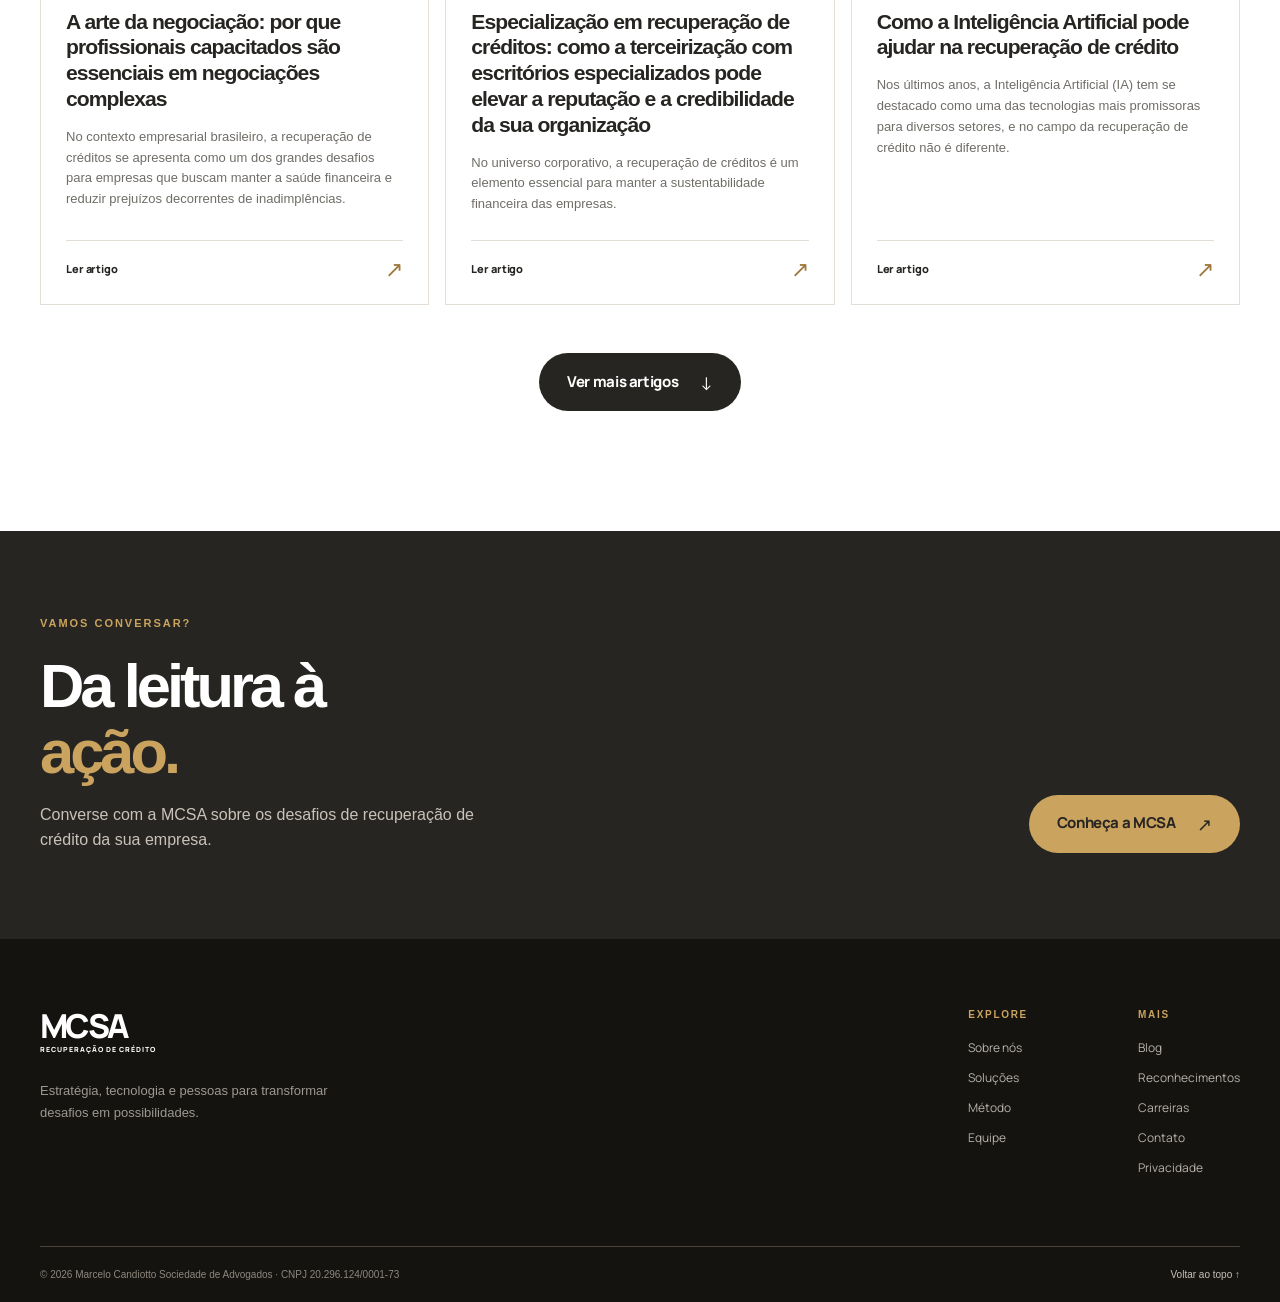
==== commit 2c621a26: "Publish rounded Manrope buttons" ====
--- a/blog.html
+++ b/blog.html
@@ -7,9 +7,9 @@
   <meta name="description" content="Artigos da MCSA sobre recuperação de crédito, estratégia jurídica, tecnologia, dados e negociação.">
   <title>Blog | MCSA Recuperação de Crédito</title>
   <link rel="icon" href="assets/logo.png" type="image/png">
-  <link rel="stylesheet" href="styles.css">
+  <link rel="stylesheet" href="styles.css?v=round-buttons-20261117">
   <link rel="stylesheet" href="motion.css">
-  <link rel="stylesheet" href="blog.css">
+  <link rel="stylesheet" href="blog.css?v=round-buttons-20261117">
   <script src="motion.js" defer></script>
   <script src="blog-data.js" defer></script>
   <script src="blog.js" defer></script>
--- a/styles.css
+++ b/styles.css
@@ -127,11 +127,12 @@
     display: inline-flex;
     align-items: center;
     justify-content: space-between;
-    gap: 32px;
-    min-height: 56px;
-    padding: 0 24px;
-    font-size: 13px;
-    font-weight: 800;
+    gap: 22px;
+    min-height: 58px;
+    padding: 0 28px;
+    border-radius: 999px;
+    font-size: 15px;
+    font-weight: 750;
     transition: transform .25s, background .25s, box-shadow .25s
 }
 
@@ -297,7 +298,13 @@
 }
 
 .menu-button {
-    display: none
+    display: none;
+    border-radius: 50%;
+    transition: background .25s
+}
+
+.menu-button:hover {
+    background: var(--cream)
 }
 
 .hero {
@@ -899,9 +906,10 @@
 .filter {
     background: transparent;
     border: 1px solid #c9c0b3;
-    padding: 10px 18px;
-    font-size: 12px;
-    font-weight: 800;
+    padding: 11px 19px;
+    border-radius: 999px;
+    font-size: 13px;
+    font-weight: 750;
     color: #645f58;
     transition: background .2s, color .2s
 }
@@ -928,6 +936,7 @@
     background: #fff;
     padding: 26px;
     min-height: 250px;
+    border-radius: 20px;
     transition: transform .25s, box-shadow .25s
 }
 
@@ -1062,17 +1071,20 @@
 }
 
 .copy-button {
-    background: none;
-    border: 0;
-    border-bottom: 1px solid var(--gold-dark);
-    padding: 0 0 6px;
+    background: transparent;
+    border: 1px solid var(--gold-dark);
+    border-radius: 999px;
+    padding: 10px 18px;
     color: var(--ink);
-    font-weight: 800;
-    font-size: 12px
+    font-weight: 750;
+    font-size: 13px;
+    transition: background .25s, color .25s, transform .25s
 }
 
 .copy-button:hover {
-    color: var(--gold-dark)
+    color: var(--ink);
+    background: #f7edda;
+    transform: translateY(-2px)
 }
 
 .contact {
@@ -1281,6 +1293,7 @@
     background: var(--ink);
     color: #fff;
     border: 0;
+    border-radius: 50%;
     font-size: 25px
 }
 
@@ -1710,9 +1723,9 @@
 }
 
 .button {
-    font-size: 13px;
-    font-weight: 700;
-    letter-spacing: -.015em;
+    font-size: 15px;
+    font-weight: 750;
+    letter-spacing: -.025em;
     line-height: 1.25
 }
 
@@ -1725,20 +1738,26 @@
 
 .text-action,
 .under-link,
-.copy-button,
 .featured-action,
 .post-arrow,
 .reading-back,
 .blog-hero-down {
-    font-weight: 700;
+    font-weight: 750;
     letter-spacing: -.01em
+}
+
+.copy-button,
+.reading-aside button {
+    font-weight: 750;
+    letter-spacing: -.02em
 }
 
 .filter,
 .blog-page .blog-filter {
-    font-size: 12px;
-    font-weight: 700;
-    letter-spacing: -.01em
+    font-size: 13px;
+    font-weight: 750;
+    letter-spacing: -.02em;
+    border-radius: 999px
 }
 
 @media(max-width:1100px) {
--- a/blog.css
+++ b/blog.css
@@ -430,8 +430,9 @@
 
 .blog-filter {
   border: 1px solid transparent;
+  border-radius: 999px;
   background: transparent;
-  padding: 10px 12px;
+  padding: 11px 16px;
   color: #706d68;
   font-size: 11px;
   font-weight: 800;
@@ -777,13 +778,13 @@
 }
 
 .reading-aside button {
-  border: 0;
-  border-bottom: 1px solid var(--gold-dark);
+  border: 1px solid var(--gold-dark);
+  border-radius: 999px;
   background: transparent;
-  padding: 8px 0;
+  padding: 9px 16px;
   color: var(--ink);
-  font-size: 12px;
-  font-weight: 800;
+  font-size: 13px;
+  font-weight: 750;
 }
 
 .reading-aside b {
